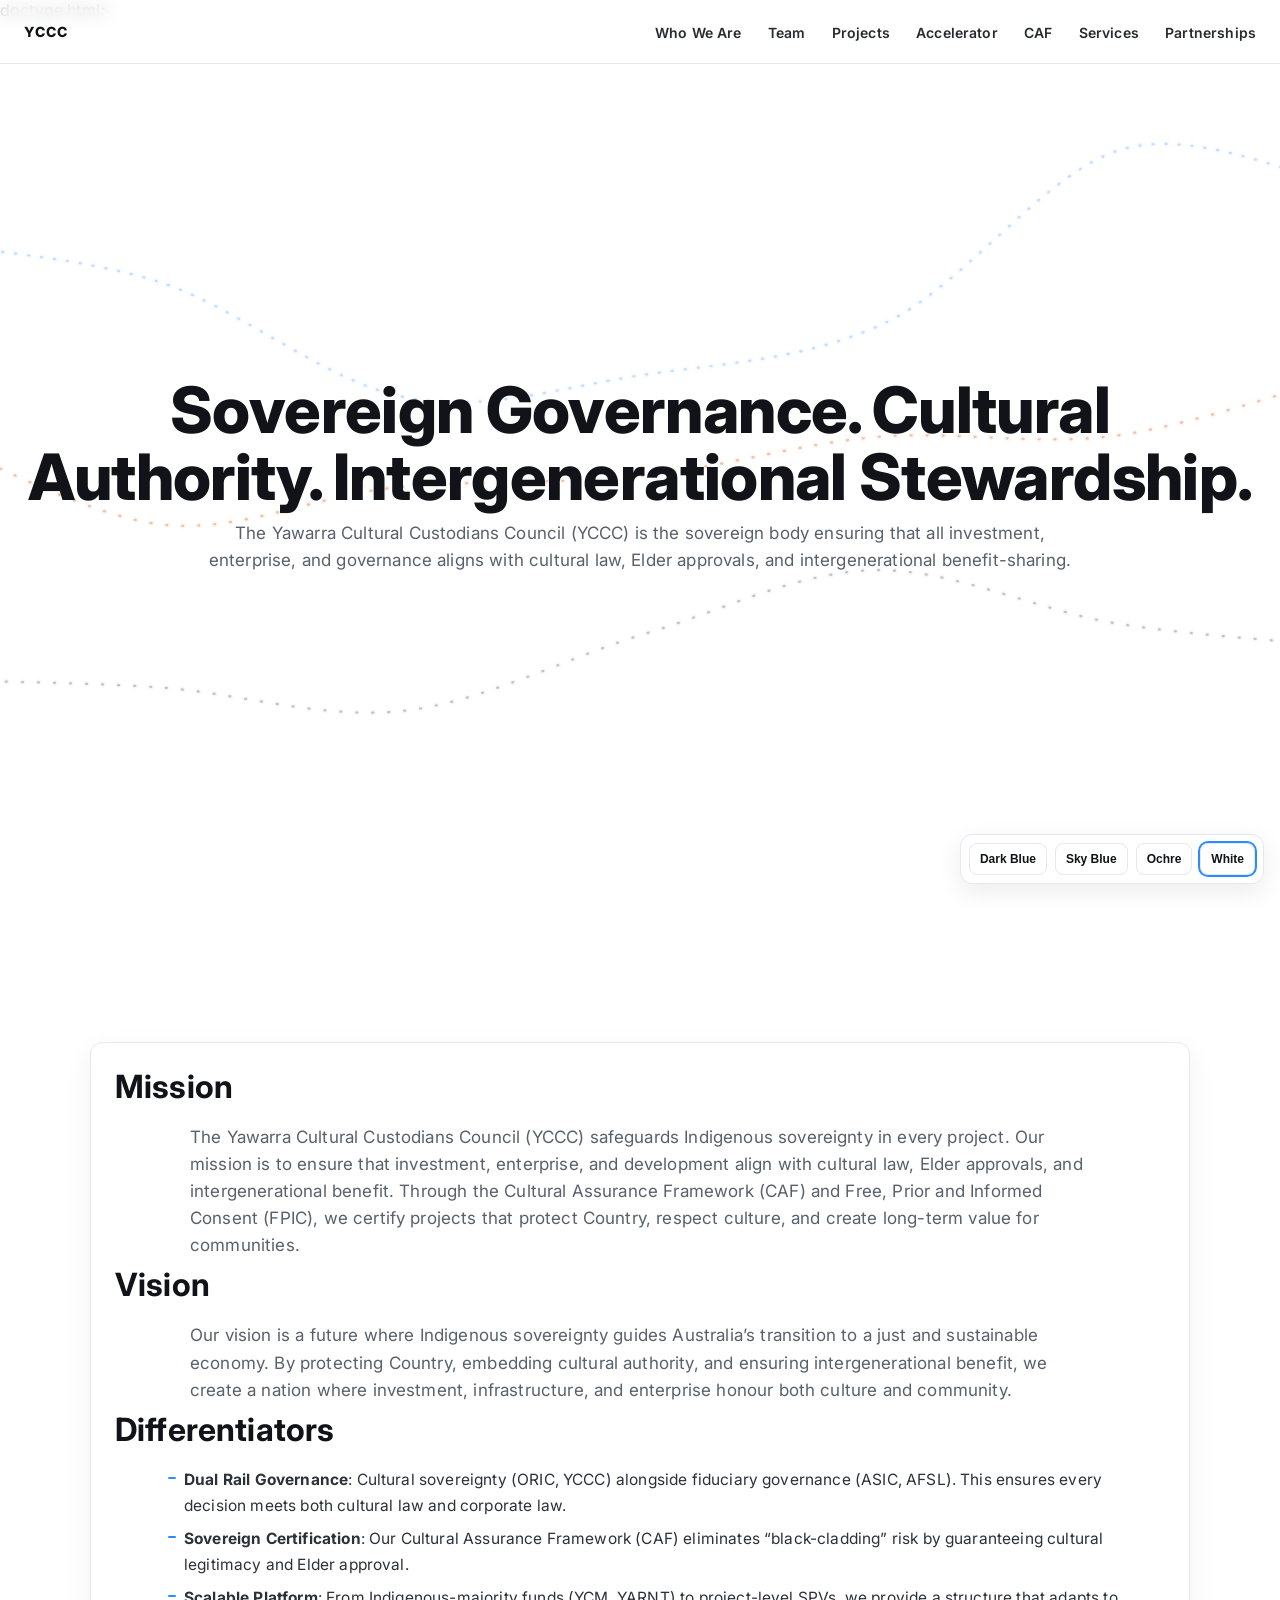
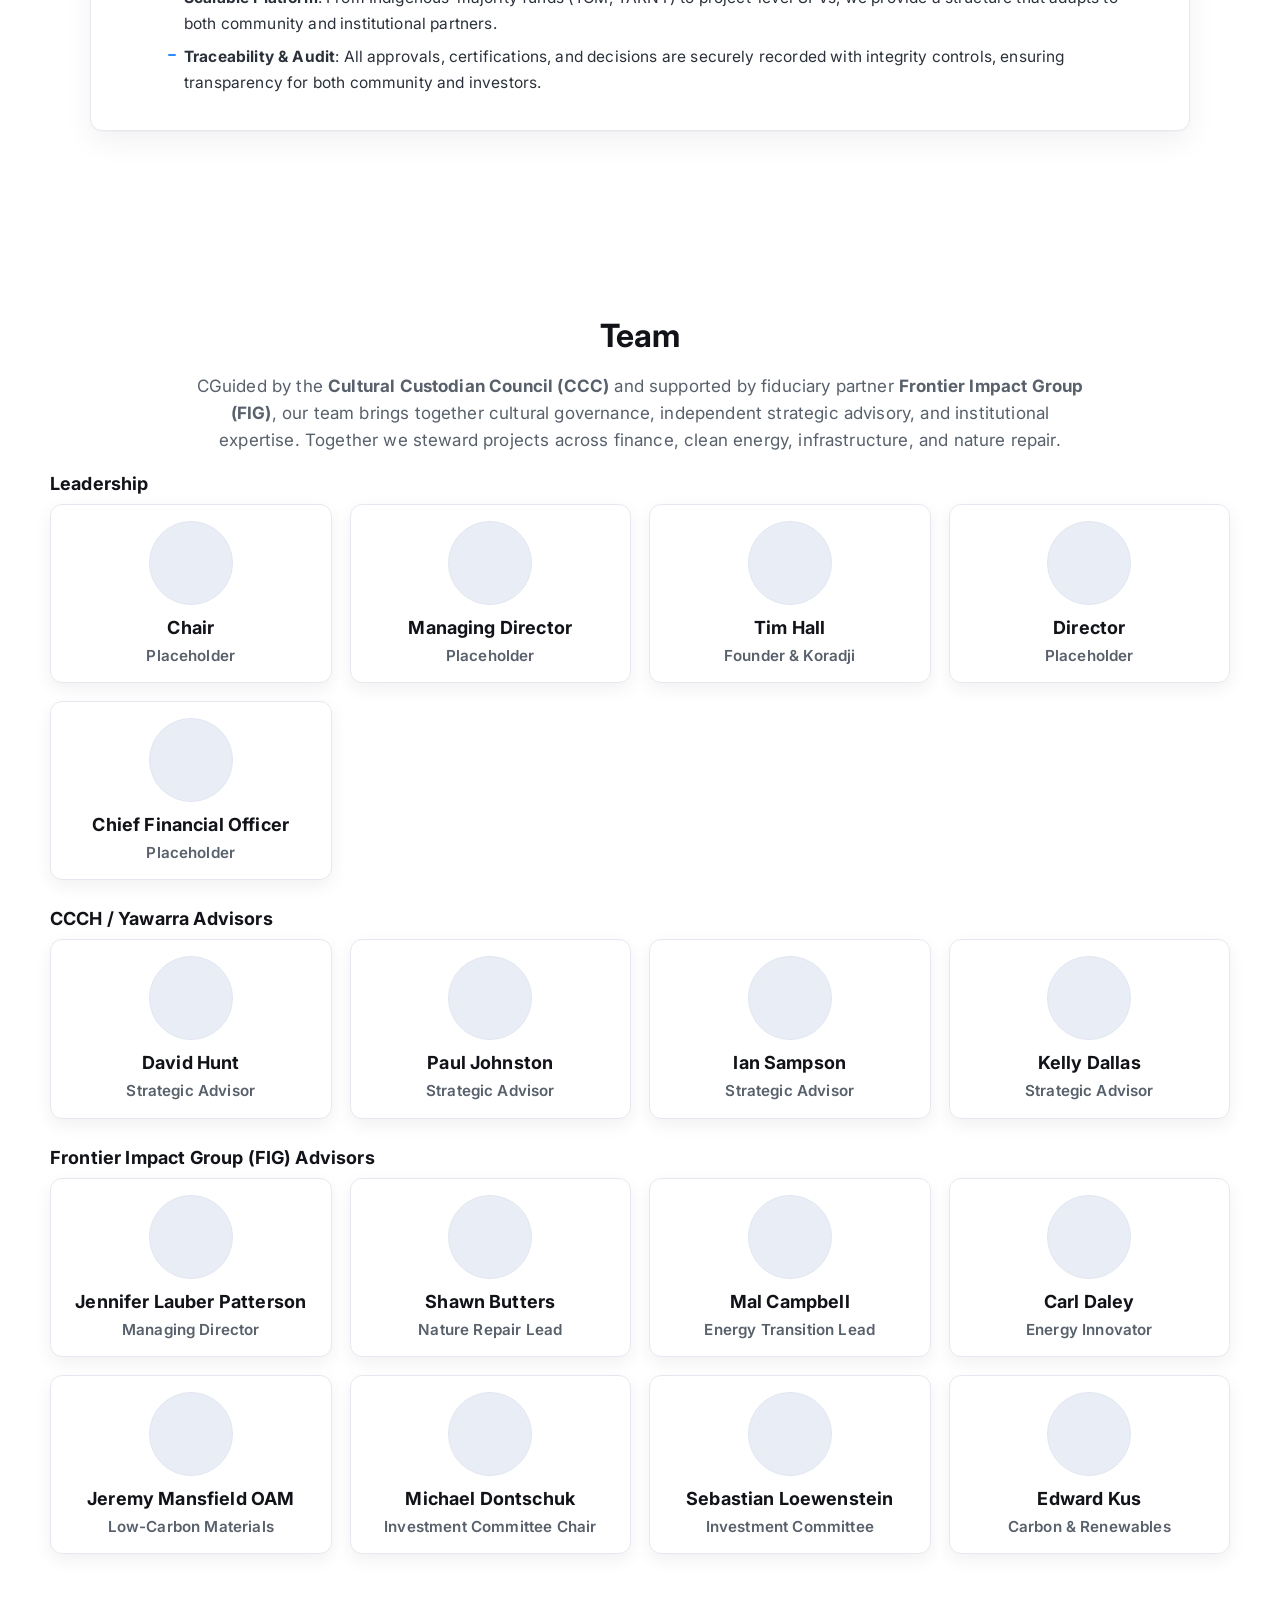
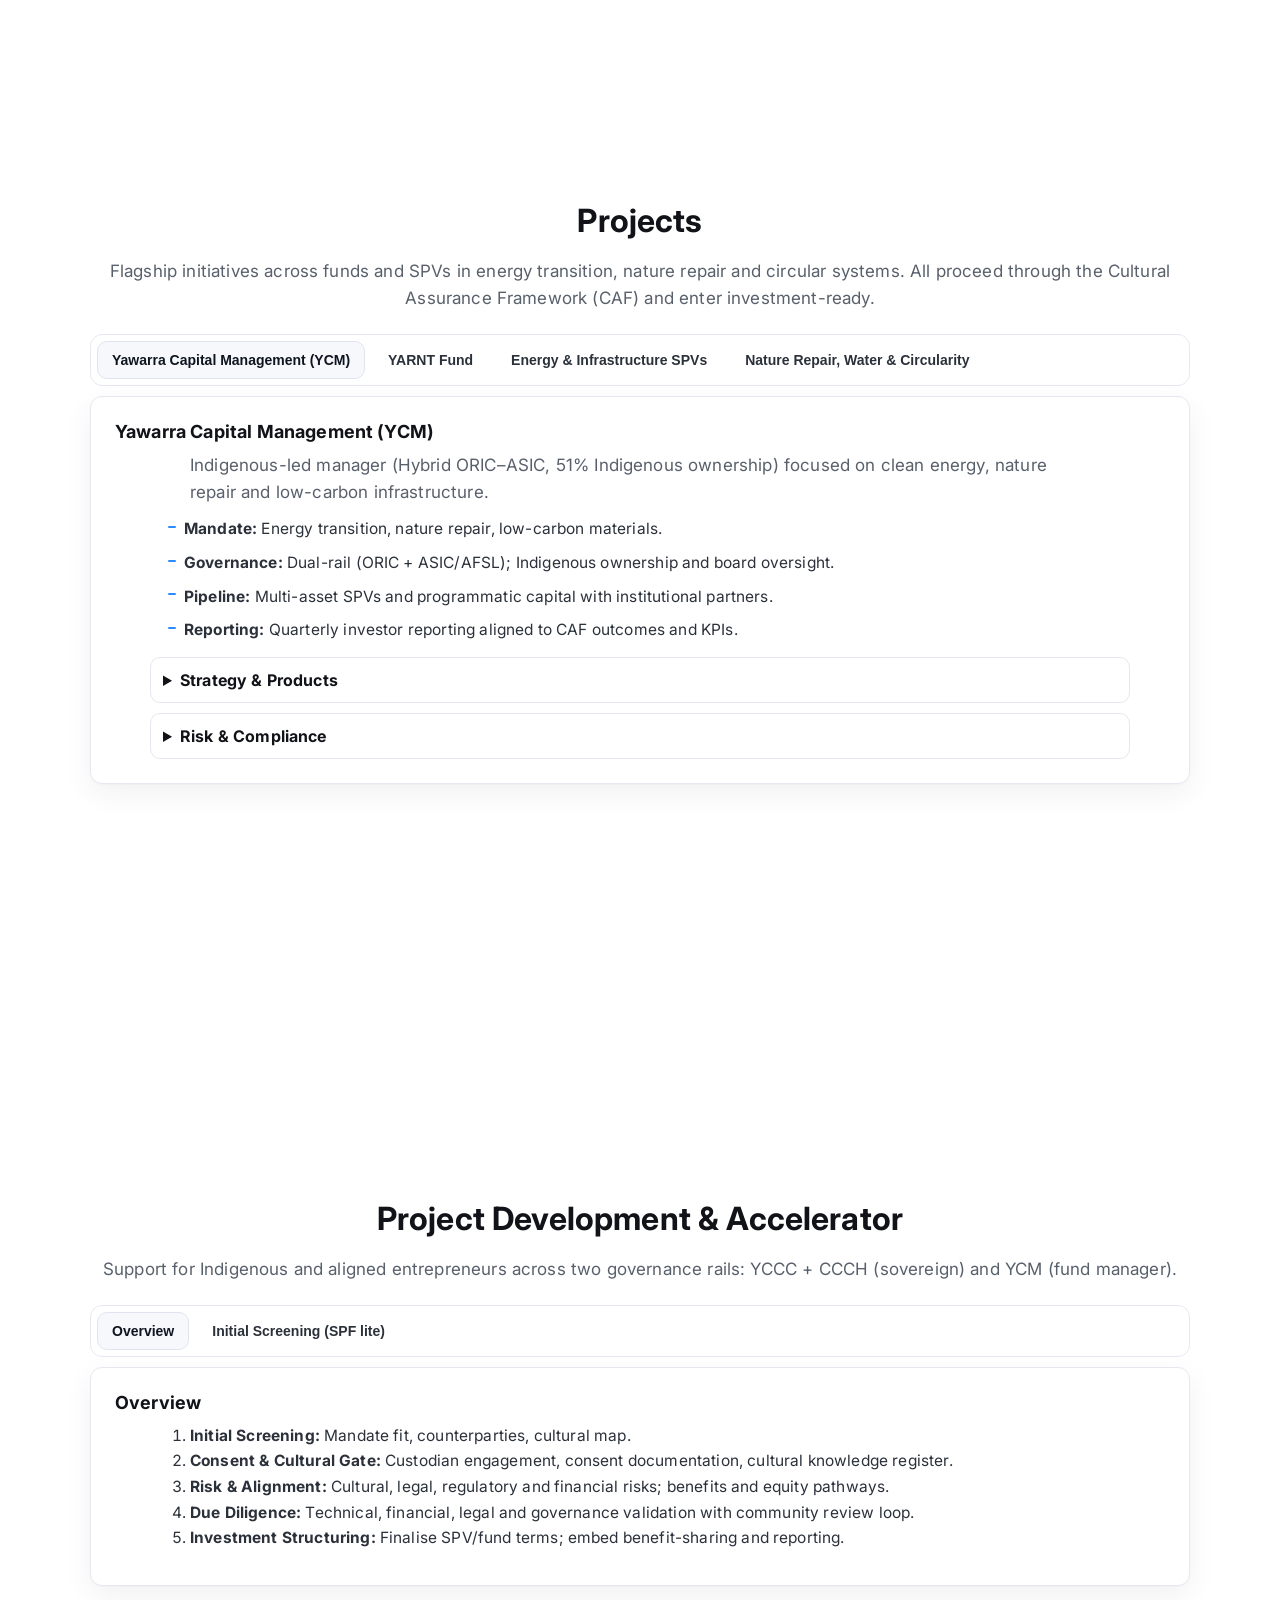
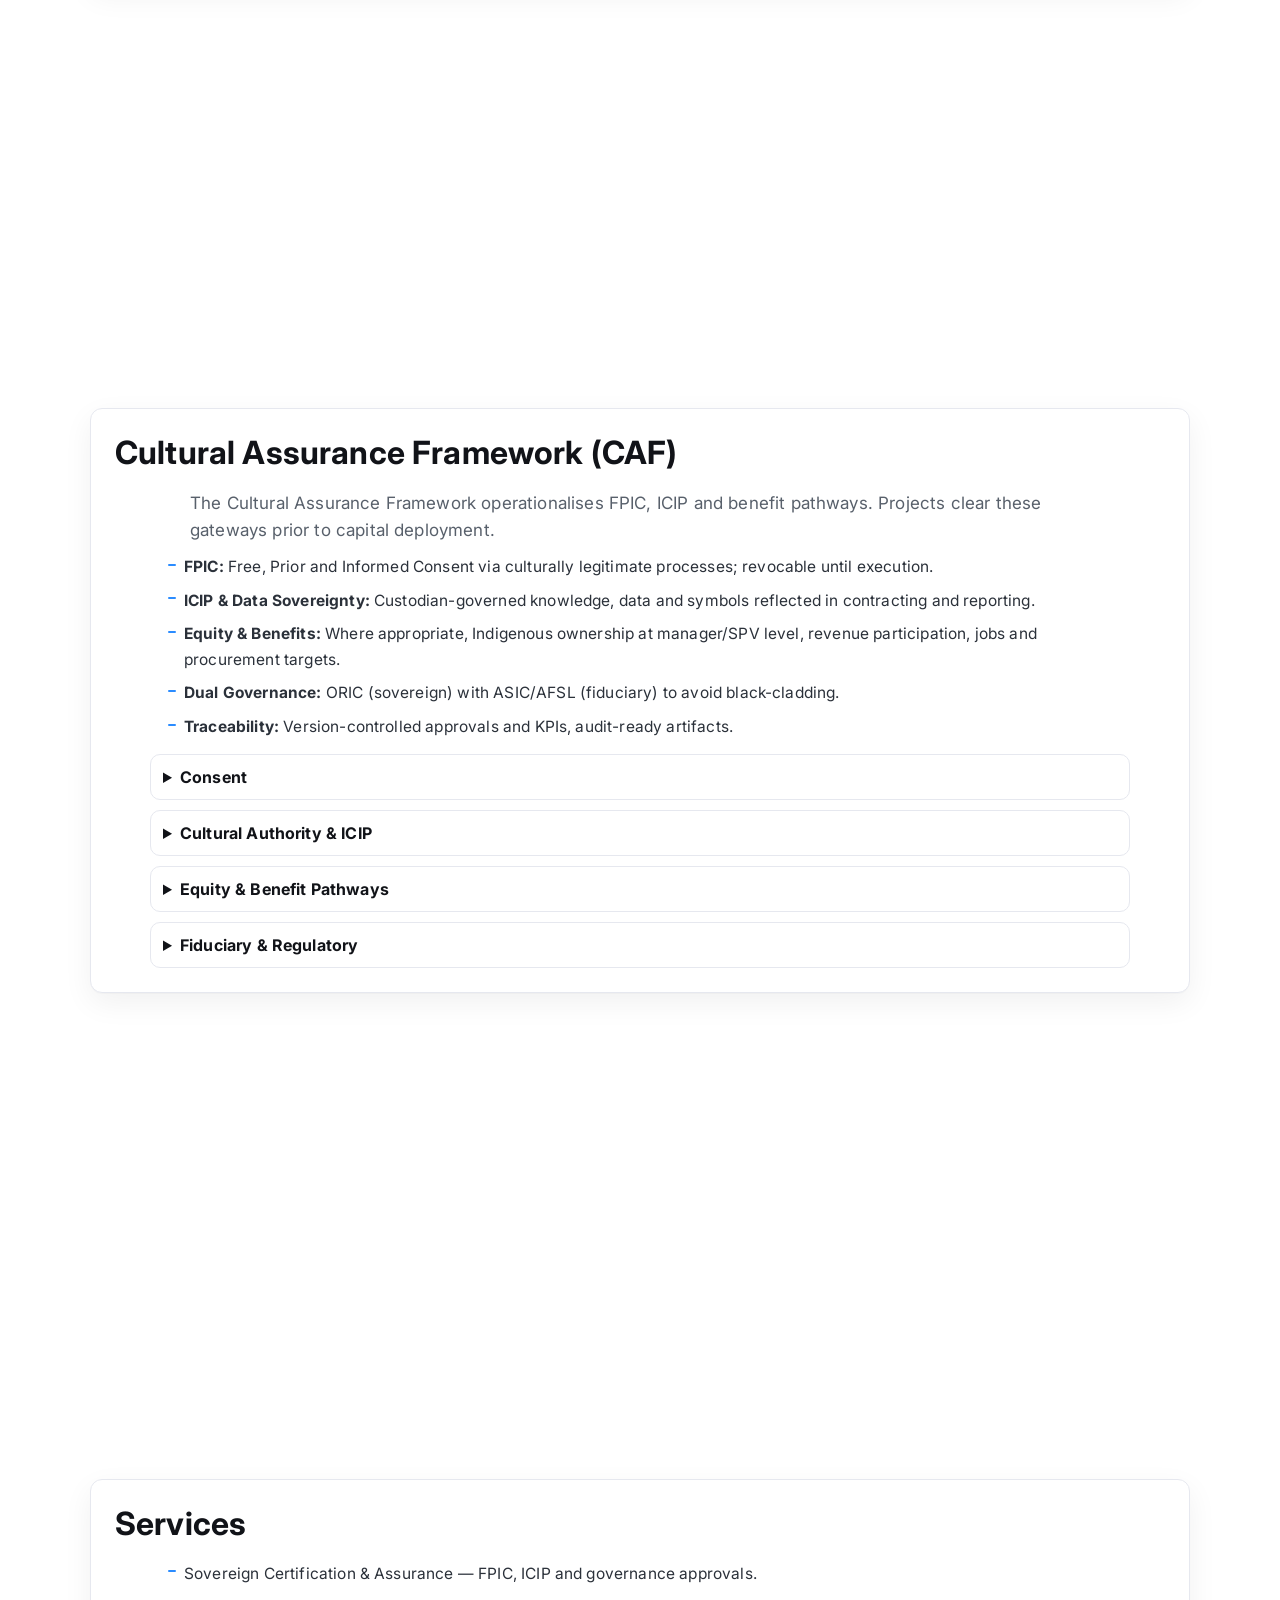
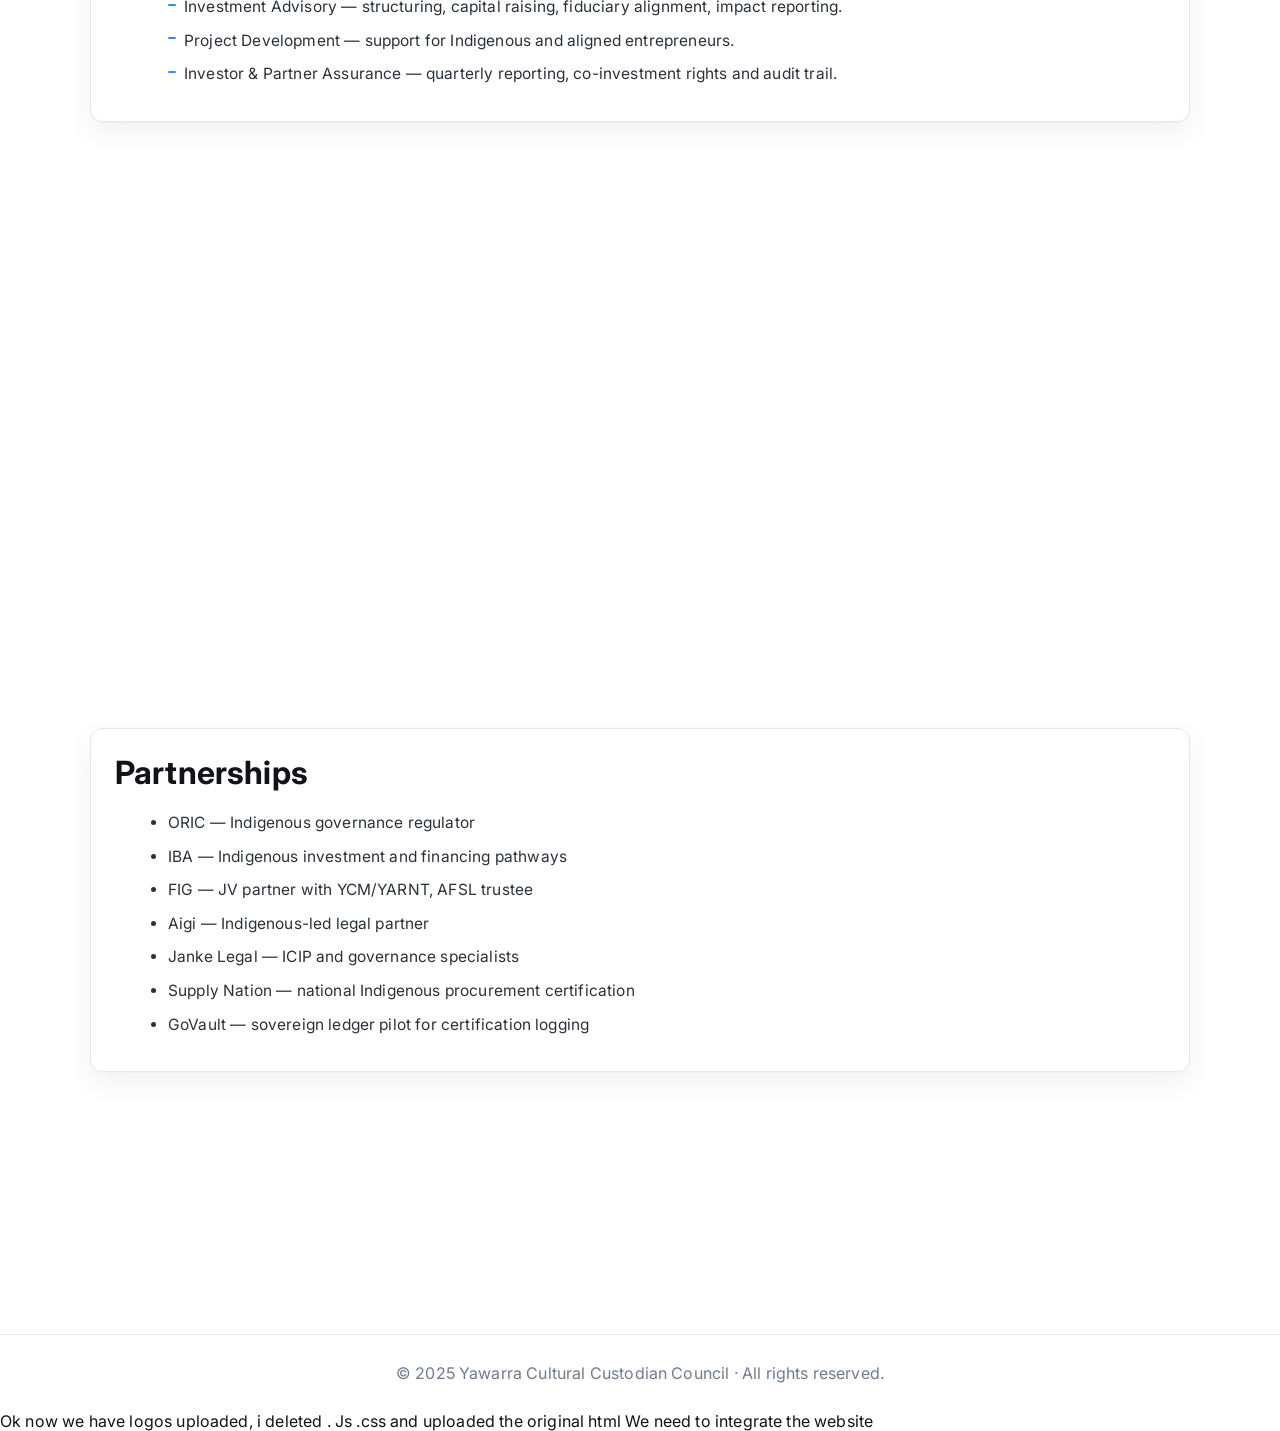
==== Index.html @ e446b725 "Create Index.html" ====
doctype html>

<html lang="en">  <head>  <meta charset="utf-8" />  <meta name="viewport" content="width=device-width, initial-scale=1" />  <title>YCCC – Sovereign Capital · Cultural Assurance</title>  <link href="https://fonts.googleapis.com/css2?family=Inter:wght@400;500;600;700;800&display=swap" rel="stylesheet" />  <style>  
  
  :root{  
  
    --bg:#ffffff;         /* light canvas */  
  
    --panel:#ffffff;      /* card surface */  
  
    --ink:#111318;        /* primary text */  
  
    --muted:#58606b;      /* secondary text */  
  
    --line:#e6e8ef;       /* hairline */  
  
    --accent:#2b8cff;     /* link/accent */  
  
    --ochre:#c55410;      /* secondary highlight */  
  
  }  
  
  *{box-sizing:border-box}  
  
  html,body{height:100%}  
  
  body{  
  
    margin:0; background:var(--bg); color:var(--ink);  
  
    font-family: Inter, system-ui, -apple-system, "Segoe UI", Roboto, "Helvetica Neue", Arial, sans-serif;  
  
    letter-spacing:.01em; -webkit-font-smoothing:antialiased; -moz-osx-font-smoothing:grayscale;  
  
    scroll-behavior:smooth;  
  
  }  
  
  /* Songlines background (SVG) */  
  
  .songwrap{position:fixed; inset:0; z-index:-1; pointer-events:none;}  
  
  svg#bg{width:100%; height:100%; display:block}  
  
  .sl{fill:none; stroke-linecap:round; stroke-width:2.2; stroke-dasharray:1 14; filter:url(#sl-glow); opacity:.35}  
  
  @keyframes sl-drift {from{stroke-dashoffset:0} to{stroke-dashoffset:-1200}}  
  
  /* Header */  
  
  .head{  
  
    position:fixed; top:0; left:0; right:0; height:64px;  
  
    display:flex; align-items:center; justify-content:space-between;  
  
    padding:0 24px; background:rgba(255,255,255,.75); backdrop-filter:blur(8px);  
  
    border-bottom:1px solid var(--line); z-index:40;  
  
  }  
  
  .brand{ text-decoration:none; color:var(--ink); font-weight:800; font-size:14px; letter-spacing:.08em; text-transform:uppercase; }  
  
  .nav a{ color:var(--ink); text-decoration:none; margin-left:22px; font-size:14px; font-weight:600; opacity:.9; }  
  
  .nav a:hover{ color:var(--accent) }  
  
  /* Sections */  
  
  section { scroll-margin-top: 76px; }  
  
  .section{  
  
    min-height:100vh; display:flex; flex-direction:column; align-items:center; justify-content:center;  
  
    text-align:center; padding:96px 20px 80px;  
  
  }  
  
  h1{ font-size:clamp(34px,5vw,64px); line-height:1.05; margin:0 0 10px; font-weight:800; letter-spacing:-.01em }  
  
  h2{ font-size:clamp(22px,3vw,32px); margin:0 0 18px; font-weight:700 }  
  
  h3{ font-size:18px; margin:0 0 6px; font-weight:700 }  
  
  p.lead{ font-size:17px; line-height:1.6; max-width:900px; margin:10px auto 6px; color:var(--muted) }  
  
  p{ font-size:16px; line-height:1.6; max-width:900px; margin:10px auto; color:#2b313a }  
  
  ul,ol{ max-width:980px; margin:10px auto; text-align:left; font-size:15.5px; line-height:1.65; color:#2b313a }  
  
  ul{ padding-left:18px }  
  
  ul li{ margin-bottom:8px }  
  
  /* minimalist accent bullets */  
  
  ul.check li{ list-style:none; position:relative; padding-left:16px }  
  
  ul.check li::before{  
  
    content:""; position:absolute; left:0; top:.62em; width:8px; height:2px; background:var(--accent); border-radius:1px;  
  
  }  
  
  /* Panels / cards */  
  
  .panel{  
  
    width:100%; max-width:1100px; background:var(--panel);  
  
    border:1px solid var(--line); border-radius:12px; padding:24px; margin-top:16px;  
  
    box-shadow:0 1px 0 rgba(17,19,24,.02), 0 10px 30px rgba(17,19,24,.06);  
  
    text-align:left;  
  
  }  
  
  /* Team grid */  
  
  .team-wrap{ width:100%; max-width:1180px; margin:0 auto }  
  
  .team-grid{ display:grid; grid-template-columns:repeat(auto-fit,minmax(240px,1fr)); gap:18px; align-items:stretch }  
  
  .card{  
  
    background:#fff; border:1px solid var(--line); border-radius:12px; padding:16px 16px 14px;  
  
    text-align:center; cursor:pointer; transition:transform .18s ease, box-shadow .18s ease, border-color .18s ease;  
  
    box-shadow:0 6px 18px rgba(17,19,24,.06);  
  
  }  
  
  .card:hover{ transform:translateY(-2px); border-color:#d9deea; box-shadow:0 14px 34px rgba(17,19,24,.12) }  
  
  .photo{  
  
    width:84px; height:84px; border-radius:50%; margin:0 auto 12px; background:#e9edf6;  
  
    background-size:cover; background-position:center; border:1px solid #e1e6f0;  
  
  }  
  
  .role{ margin:2px 0 0; color:var(--muted); font-weight:600; font-size:.95rem }  
  
  /* Modal (Bio popup) */  
  
  .modal{ display:none; position:fixed; z-index:1000; inset:0; background:rgba(0,0,0,.45);  
  
          align-items:center; justify-content:center; padding:20px }  
  
  .modal-content{  
  
    background:#fff; color:#111318; /* lock: dark on white inside popup */  
  
    border:1px solid var(--line); border-radius:12px; max-width:780px; width:100%;  
  
    padding:22px 22px; position:relative; text-align:left; box-shadow:0 24px 60px rgba(17,19,24,.25);  
  
  }  
  
  .close{ position:absolute; top:10px; right:12px; font-size:22px; cursor:pointer; color:#6f7b8f }  
  
  .pop-hdr{ display:flex; gap:16px; align-items:center; margin-bottom:10px }  
  
  .pop-ava{ width:64px; height:64px; border-radius:50%; background:#e9edf6; background-size:cover; background-position:center; border:1px solid #e1e6f0 }  
  
  .pop-name{ margin:0; font-size:20px; color:#111318 }  
  
  .pop-role{ margin:2px 0 6px; color:#58606b; font-weight:600 }  
  
  .pop-body p{ margin:0 0 10px; color:#2b313a }  
  
  .pop-body li{ margin:6px 0; color:#2b313a }  
  
  /* Tabs */  
  
  .tabs { width:100%; max-width:1100px; margin-top:16px; }  
  
  .tablist{  
  
    display:flex; gap:8px; padding:6px; background:#fff; border:1px solid var(--line); border-radius:12px; overflow:auto;  
  
  }  
  
  .tab{  
  
    appearance:none; border:1px solid transparent; background:transparent; color:#2b313a;  
  
    padding:10px 14px; border-radius:10px; font-weight:600; font-size:14px; cursor:pointer; white-space:nowrap;  
  
  }  
  
  .tab[aria-selected="true"]{  
  
    background:#f6f8fc; border-color:#dfe4ef; color:#0f1520;  
  
  }  
  
  .tabpanel{ margin-top:10px; padding:0; border:none; background:transparent; }  
  
  .tabpanel > .panel{ margin-top:0; }  
  
  /* Footer */  
  
  footer{ padding:28px 20px; text-align:center; color:#6f7b8f; border-top:1px solid var(--line) }  
  
  a.inline{ color:var(--accent); text-decoration:none }  
  
  a.inline:hover{ text-decoration:underline }  
  
  @media (prefers-reduced-motion: reduce) { .sl { animation: none !important; } }  
  
  /* === Theme toggle === */  
  
  .theme-toggle{  
  
    position:fixed; right:16px; bottom:16px; z-index:1000;  
  
    display:flex; gap:8px; padding:8px;  
  
    background:var(--panel); border:1px solid var(--line); border-radius:12px;  
  
    box-shadow:0 8px 24px rgba(0,0,0,.08);  
  
  }  
  
  .theme-toggle button{  
  
    appearance:none; cursor:pointer;  
  
    padding:8px 10px; border-radius:8px; border:1px solid var(--line);  
  
    background:transparent; color:var(--ink); font-weight:600; font-size:12px;  
  
  }  
  
  .theme-toggle button[aria-pressed="true"]{ outline:2px solid var(--accent); }  
  
  /* === THEMES (override tokens) === */  
  
  /* Dark Blue (high contrast sitewide, but popups stay dark-on-white) */  
  
  body.theme-darkblue{  
  
    --bg:#0b1020;  
  
    --panel:#11162a;  
  
    --ink:#eef3ff;  
  
    --muted:#b7c1d9;  
  
    --line:#202743;  
  
    --accent:#75aaff;  
  
    --ochre:#c55410;  
  
  }  
  
  body.theme-darkblue .panel{ background:linear-gradient(180deg,#11162a,#0e1324); }  
  
  body.theme-darkblue .tablist{ background:#0f1427; border-color:#202743; }  
  
  body.theme-darkblue .tab{ color:#e8eeff; }  
  
  body.theme-darkblue .tab[aria-selected="true"]{ background:#151c36; border-color:#2a3560; color:#ffffff; }  
  
  body.theme-darkblue .head{ background:rgba(10,14,28,.75); border-bottom-color:#202743; }  
  
  body.theme-darkblue .lead,  
  
  body.theme-darkblue h1, body.theme-darkblue h2, body.theme-darkblue h3,  
  
  body.theme-darkblue p{ color:#eef3ff; }  
  
  /* Keep modal content readable (locked above). */  
  
  /* Sky Blue */  
  
  body.theme-skyblue{  
  
    --bg:#f5f9ff; --panel:#ffffff; --ink:#0f1520; --muted:#4f5b6a; --line:#dde6f5; --accent:#2b8cff; --ochre:#c55410;  
  
  }  
  
  /* Ochre */  
  
  body.theme-ochre{  
  
    --bg:#fff5ef; --panel:#ffffff; --ink:#1a1e26; --muted:#5a636f; --line:#eed8cc; --accent:#c55410; --ochre:#c55410;  
  
  }  
  
  /* White (default corporate) */  
  
  body.theme-white{  
  
    --bg:#ffffff; --panel:#ffffff; --ink:#111318; --muted:#58606b; --line:#e6e8ef; --accent:#2b8cff; --ochre:#c55410;  
  
  }  
  
  /* Songline tint per theme (optional) */  
  
  body.theme-darkblue .sl{ opacity:.28; stroke:#5a9cff; }  
  
  body.theme-ochre .sl{ opacity:.35; stroke:#c55410; }  
  
  body.theme-skyblue .sl, body.theme-white .sl{ opacity:.35; }  
  
</style>  </head>  <body>    <!-- Songlines background -->    <div class="songwrap" aria-hidden="true">  <svg id="bg" viewBox="0 0 1440 900" preserveAspectRatio="xMidYMid slice"></svg>

  </div>    <!-- Header -->    <header class="head">  <a href="#top" class="brand">YCCC</a>  

<nav class="nav" aria-label="Primary">  

  <a href="#who">Who We Are</a>  

  <a href="#team">Team</a>  

  <a href="#projects">Projects</a>  

  <a href="#accelerator">Accelerator</a>  

  <a href="#caf">CAF</a>  

  <a href="#services">Services</a>  

  <a href="#partnerships">Partnerships</a>  

</nav>

  </header>    <!-- Hero -->    <section id="top" class="section">  <div>  

  <h1>Sovereign Governance. Cultural Authority. Intergenerational Stewardship.</h1>  

  <p class="lead">The Yawarra Cultural Custodians Council (YCCC) is the sovereign body ensuring that   

    all investment, enterprise, and governance aligns with cultural law, Elder approvals,   

    and intergenerational benefit-sharing.   
      
    </p>  

</div>

  </section>    <!-- Who We Are -->    <section id="who" class="section">  <div class="panel">  

  <h2>Mission</h2>  

  <p class="lead">The Yawarra Cultural Custodians Council (YCCC) safeguards Indigenous sovereignty

in every project. Our mission is to ensure that investment, enterprise, and
development align with cultural law, Elder approvals, and intergenerational benefit.
Through the Cultural Assurance Framework (CAF) and Free, Prior and Informed Consent (FPIC),
we certify projects that protect Country, respect culture, and create long-term value
for communities.</p>

<h2>Vision</h2>  

  <p class="lead">Our vision is a future where Indigenous sovereignty guides Australia’s transition

to a just and sustainable economy. By protecting Country, embedding cultural authority,
and ensuring intergenerational benefit, we create a nation where investment,
infrastructure, and enterprise honour both culture and community.</p>

<h2>Differentiators</h2>

<ul class="check">  
  <li>  
    <strong>Dual Rail Governance</strong>: Cultural sovereignty (ORIC, YCCC) alongside fiduciary governance (ASIC, AFSL).   
    This ensures every decision meets both cultural law and corporate law.  
  </li>  
  <li>  
    <strong>Sovereign Certification</strong>: Our Cultural Assurance Framework (CAF) eliminates “black-cladding” risk   
    by guaranteeing cultural legitimacy and Elder approval.  
  </li>  
  <li>  
    <strong>Scalable Platform</strong>: From Indigenous-majority funds (YCM, YARNT) to project-level SPVs,   
    we provide a structure that adapts to both community and institutional partners.  
  </li>  
  <li>  
    <strong>Traceability & Audit</strong>: All approvals, certifications, and decisions are securely recorded   
    with integrity controls, ensuring transparency for both community and investors.  
  </li>  
</ul>  </div>

  </section>    <!-- Team -->    <section id="team" class="section">  <div class="team-wrap">  

  <h2>Team</h2>  

  <p class="lead">CGuided by the <strong>Cultural Custodian Council (CCC)</strong> and supported by   
  fiduciary partner <strong>Frontier Impact Group (FIG)</strong>, our team brings together   
  cultural governance, independent strategic advisory, and institutional expertise.    
  Together we steward projects across finance, clean energy, infrastructure, and nature repair.  
</p>  
  <h3 style="text-align:left;max-width:1180px;margin:18px auto 10px;">Leadership</h3>  

  <div class="team-grid">  

    <article class="card" data-name="(To be announced)" data-role="Chair"  

      data-photo="https://via.placeholder.com/600x600.png?text=Chair"  

      data-bio="Chair of the Board providing governance oversight, fiduciary discipline and cultural alignment."  

      data-points="Chairs the Board;Strategic direction;Dual governance oversight;Executive performance">  

      <div class="photo"></div><h3>Chair</h3><p class="role">Placeholder</p>  

    </article>  

    <article class="card" data-name="(To be announced)" data-role="Managing Director"  

      data-photo="https://via.placeholder.com/600x600.png?text=Managing+Director"  

      data-bio="Managing Director accountable for organisation performance, strategy execution and partner engagement."  

      data-points="Strategy execution;Operating rhythm;Governance committees;Project and fund outcomes">  

      <div class="photo"></div><h3>Managing Director</h3><p class="role">Placeholder</p>  

    </article>  

    <article class="card" data-name="Tim Hall" data-role="Founder & Koradji (Cultural Lead)"  

      data-photo="https://via.placeholder.com/600x600.png?text=Tim+Hall"  

      data-bio="Indigenous Wiradjuri founder integrating cultural law with institutional-grade governance and investment structuring."  

      data-points="Founder, Yawarra Capital & CCCH;Cultural Assurance Framework design;Creative and investment leadership;Approvals from Wiradjuri Elders">  

      <div class="photo"></div><h3>Tim Hall</h3><p class="role">Founder & Koradji</p>  

    </article>  

    <article class="card" data-name="(To be announced)" data-role="Director"  

      data-photo="https://via.placeholder.com/600x600.png?text=Director"  

      data-bio="Director providing board-level governance and fiduciary oversight."  

      data-points="Board governance;Strategy oversight;Fiduciary integrity;Stakeholder engagement">  

      <div class="photo"></div><h3>Director</h3><p class="role">Placeholder</p>  

    </article>  

    <article class="card" data-name="(To be announced)" data-role="Chief Financial Officer"  

      data-photo="https://via.placeholder.com/600x600.png?text=CFO"  

      data-bio="CFO responsible for financial governance, reporting and capital management."  

      data-points="Financial reporting;Capital allocation;Investor reporting;Risk and treasury">  

      <div class="photo"></div><h3>Chief Financial Officer</h3><p class="role">Placeholder</p>  

    </article>  

  </div>  

  <h3 style="text-align:left;max-width:1180px;margin:28px auto 10px;">CCCH / Yawarra Advisors</h3>  

  <div class="team-grid">  

    <article class="card" data-name="David Hunt" data-role="Strategic Advisor"  

      data-photo="https://via.placeholder.com/600x600.png?text=David+Hunt"  

      data-bio="30+ years in global finance and corporate strategy; former CEO of an ASX-listed company."  

      data-points="Investment and structuring;Project finance;Cross-border associates (EU/SEA);Energy, water, agri, finance">  

      <div class="photo"></div><h3>David Hunt</h3><p class="role">Strategic Advisor</p>  

    </article>  

    <article class="card" data-name="Paul Johnston" data-role="Strategic Advisor"  

      data-photo="https://via.placeholder.com/600x600.png?text=Paul+Johnston"  

      data-bio="Chartered Accountant with 25 years across Big 4 and multinational FMCG."  

      data-points="AUD 25m–6bn transactions;Governance and risk;Finance transformation;Integration leadership">  

      <div class="photo"></div><h3>Paul Johnston</h3><p class="role">Strategic Advisor</p>  

    </article>  

    <article class="card" data-name="Ian Sampson" data-role="Strategic Advisor"  

      data-photo="https://via.placeholder.com/600x600.png?text=Ian+Sampson"  

      data-bio="30+ years in governance, strategy and risk; senior roles at BHP and CSR."  

      data-points="Chairs risk committees;Board evaluation and remuneration;Org change;Multi-sector experience">  

      <div class="photo"></div><h3>Ian Sampson</h3><p class="role">Strategic Advisor</p>  

    </article>  

    <article class="card" data-name="Kelly Dallas" data-role="Strategic Advisor"  

      data-photo="https://via.placeholder.com/600x600.png?text=Kelly+Dallas"  

      data-bio="International executive and renewable energy leader; ex-BlackRock VP."  

      data-points="Technical due diligence;Asset performance;O&M/AM contracts;Solar and wind portfolios">  

      <div class="photo"></div><h3>Kelly Dallas</h3><p class="role">Strategic Advisor</p>  

    </article>  

  </div>  

  <h3 style="text-align:left;max-width:1180px;margin:28px auto 10px;">Frontier Impact Group (FIG) Advisors</h3>  

  <div class="team-grid">  

    <article class="card" data-name="Jennifer Lauber Patterson" data-role="Managing Director (FIG)"  

      data-photo="https://via.placeholder.com/600x600.png?text=Jennifer+Lauber+Patterson"  

      data-bio="30+ years in impact finance, carbon trading and investment banking."  

      data-points="Carbon strategy;Institutional mandates;Scalable instruments;FIG leadership">  

      <div class="photo"></div><h3>Jennifer Lauber Patterson</h3><p class="role">Managing Director</p>  

    </article>  

    <article class="card" data-name="Shawn Butters" data-role="Nature Repair Lead (FIG)"  

      data-photo="https://via.placeholder.com/600x600.png?text=Shawn+Butters"  

      data-bio="Pioneer in regenerative agriculture with 40+ years across funds and asset management."  

      data-points="Landscape repair systems;Nature-positive models;MRV approaches;Resilience focus">  

      <div class="photo"></div><h3>Shawn Butters</h3><p class="role">Nature Repair Lead</p>  

    </article>  

    <article class="card" data-name="Mal Campbell" data-role="Energy Transition Lead (FIG)"  

      data-photo="https://via.placeholder.com/600x600.png?text=Mal+Campbell"  

      data-bio="35+ years in executive energy roles."  

      data-points="Bankable structuring;Valuation and pricing;Tech commercialisation;Market interfaces">  

      <div class="photo"></div><h3>Mal Campbell</h3><p class="role">Energy Transition Lead</p>  

    </article>  

    <article class="card" data-name="Carl Daley" data-role="Energy Innovator (FIG)"  

      data-photo="https://via.placeholder.com/600x600.png?text=Carl+Daley"  

      data-bio="35+ years in energy leadership; founded advisory acquired by Schneider Electric."  

      data-points="Innovation to scale;Go-to-market;OT/grid integration;Partnerships">  

      <div class="photo"></div><h3>Carl Daley</h3><p class="role">Energy Innovator</p>  

    </article>  

    <article class="card" data-name="Jeremy Mansfield OAM" data-role="Low-Carbon Materials & Systems (FIG)"  

      data-photo="https://via.placeholder.com/600x600.png?text=Jeremy+Mansfield+OAM"  

      data-bio="30+ years transitioning supply chains to net zero."  

      data-points="Low-carbon materials;Circular systems;Supplier transition;Standards and compliance">  

      <div class="photo"></div><h3>Jeremy Mansfield OAM</h3><p class="role">Low-Carbon Materials</p>  

    </article>  

    <article class="card" data-name="Michael Dontschuk" data-role="Chair, Investment Committee (FIG)"  

      data-photo="https://via.placeholder.com/600x600.png?text=Michael+Dontschuk"  

      data-bio="~40 years in finance and treasury; former Treasurer of ANZ."  

      data-points="Capital markets;IC governance;Risk frameworks;Performance oversight">  

      <div class="photo"></div><h3>Michael Dontschuk</h3><p class="role">Investment Committee Chair</p>  

    </article>  

    <article class="card" data-name="Sebastian Loewenstein" data-role="Investment Committee (FIG)"  

      data-photo="https://via.placeholder.com/600x600.png?text=Sebastian+Loewenstein"  

      data-bio="Former CEFC executive managing large clean-energy mandates."  

      data-points="Impact frameworks;Portfolio construction;Product design;Mandate compliance">  

      <div class="photo"></div><h3>Sebastian Loewenstein</h3><p class="role">Investment Committee</p>  

    </article>  

    <article class="card" data-name="Edward Kus" data-role="Carbon & Renewables Specialist (FIG)"  

      data-photo="https://via.placeholder.com/600x600.png?text=Edward+Kus"  

      data-bio="Legal and governance specialist across renewables and carbon."  

      data-points="Contracts and risk;Carbon transactions;Governance at scale;Bankability">  

      <div class="photo"></div><h3>Edward Kus</h3><p class="role">Carbon & Renewables</p>  

    </article>  

  </div>  

</div>

  </section>    <!-- Projects -->    <section id="projects" class="section" aria-labelledby="projects-title">  <h2 id="projects-title" style="margin-bottom:8px">Projects</h2>  

<p class="lead" style="max-width:1100px">Flagship initiatives across funds and SPVs in energy transition, nature repair and circular systems. All proceed through the Cultural Assurance Framework (CAF) and enter investment-ready.</p>  

<div class="tabs" data-tabs>  

  <div role="tablist" aria-label="Projects tabs" class="tablist">  

    <button role="tab" class="tab" aria-selected="true" aria-controls="panel-proj-ycm">Yawarra Capital Management (YCM)</button>  

    <button role="tab" class="tab" aria-selected="false" aria-controls="panel-proj-yarnt">YARNT Fund</button>  

    <button role="tab" class="tab" aria-selected="false" aria-controls="panel-proj-energy">Energy & Infrastructure SPVs</button>  

    <button role="tab" class="tab" aria-selected="false" aria-controls="panel-proj-nature">Nature Repair, Water & Circularity</button>  

  </div>  

  <div id="panel-proj-ycm" role="tabpanel" class="tabpanel" aria-labelledby="tab-proj-ycm">  

    <div class="panel">  

      <h3>Yawarra Capital Management (YCM)</h3>  

      <p class="lead">Indigenous-led manager (Hybrid ORIC–ASIC, 51% Indigenous ownership) focused on clean energy, nature repair and low-carbon infrastructure.</p>  

      <ul class="check">  

        <li><strong>Mandate:</strong> Energy transition, nature repair, low-carbon materials.</li>  

        <li><strong>Governance:</strong> Dual-rail (ORIC + ASIC/AFSL); Indigenous ownership and board oversight.</li>  

        <li><strong>Pipeline:</strong> Multi-asset SPVs and programmatic capital with institutional partners.</li>  

        <li><strong>Reporting:</strong> Quarterly investor reporting aligned to CAF outcomes and KPIs.</li>  

      </ul>  

      <div style="max-width:980px;margin:14px auto 0;text-align:left;display:grid;gap:10px">  

        <details style="border:1px solid var(--line);border-radius:10px;padding:12px;background:#fff">  

          <summary style="cursor:pointer;font-weight:700">Strategy & Products</summary>  

          <p>Programmatic SPV structures and pooled vehicles targeting bankable assets with clear CAF alignment and measurable impact.</p>  

        </details>  

        <details style="border:1px solid var(--line);border-radius:10px;padding:12px;background:#fff">  

          <summary style="cursor:pointer;font-weight:700">Risk & Compliance</summary>  

          <p>AFSL-aligned controls; conflicts management; ESG and cultural risk registers integrated with investment memos.</p>  

        </details>  

      </div>  

    </div>  

  </div>  

  <div id="panel-proj-yarnt" role="tabpanel" class="tabpanel" aria-labelledby="tab-proj-yarnt" hidden>  

    <div class="panel">  

      <h3>YARNT Fund</h3>  

      <p class="lead">Joint initiative with institutional partners to accelerate a nature-positive economy with Indigenous governance embedded from origination.</p>  

      <ul class="check">  

        <li><strong>Focus:</strong> Landscape repair, biodiversity, regenerative agriculture, carbon-aligned projects.</li>  

        <li><strong>Instruments:</strong> Equity, revenue-share and outcome-based structures suited to project stage.</li>  

        <li><strong>Measurement:</strong> Nature and community outcomes mapped to CAF gates and investor KPIs.</li>  

        <li><strong>Partnerships:</strong> Delivery partners across MRV, land management and local employment.</li>  

      </ul>  

      <div style="max-width:980px;margin:14px auto 0;text-align:left;display:grid;gap:10px">  

        <details style="border:1px solid var(--line);border-radius:10px;padding:12px;background:#fff">  

          <summary style="cursor:pointer;font-weight:700">Ticket Sizes & Staging</summary>  

          <p>Seed to growth rounds with milestone-based tranching tied to CAF consent and ecological KPIs.</p>  

        </details>  

        <details style="border:1px solid var(--line);border-radius:10px;padding:12px;background:#fff">  

          <summary style="cursor:pointer;font-weight:700">Co-Investment</summary>  

          <p>Co-investment rights for aligned institutions and community vehicles subject to CAF approvals.</p>  

        </details>  

      </div>  

    </div>  

  </div>  

  <div id="panel-proj-energy" role="tabpanel" class="tabpanel" aria-labelledby="tab-proj-energy" hidden>  

    <div class="panel">  

      <h3>Energy & Infrastructure SPVs</h3>  

      <p class="lead">Bankable platforms across generation, storage and enabling infrastructure, structured for institutional capital and community benefits.</p>  

      <ul class="check">  

        <li><strong>Verticals:</strong> Solar, wind, storage, waste-to-energy, microgrids and enabling infrastructure.</li>  

        <li><strong>Contracts:</strong> O&M and AM optimization; grid and offtake strategies aligned to risk allocation.</li>  

        <li><strong>Community:</strong> Local jobs, procurement targets and cultural heritage management embedded.</li>  

        <li><strong>Exit:</strong> Hold/operate or recycle with pre-agreed rights and reporting continuity.</li>  

      </ul>  

      <div style="max-width:980px;margin:14px auto 0;text-align:left;display:grid;gap:10px">  

        <details style="border:1px solid var(--line);border-radius:10px;padding:12px;background:#fff">  

          <summary style="cursor:pointer;font-weight:700">Diligence & Delivery</summary>  

          <p>Technical, financial and ESG diligence with community review loops; construction to operations handover plans.</p>  

        </details>  

        <details style="border:1px solid var(--line);border-radius:10px;padding:12px;background:#fff">  

          <summary style="cursor:pointer;font-weight:700">Risk Framework</summary>  

          <p>FID and NTP gates tied to CAF approvals, grid milestones and counterparty readiness.</p>  

        </details>  

      </div>  

    </div>  

  </div>  

  <div id="panel-proj-nature" role="tabpanel" class="tabpanel" aria-labelledby="tab-proj-nature" hidden>  

    <div class="panel">  

      <h3>Nature Repair, Water & Circularity</h3>  

      <p class="lead">High-integrity restoration, water systems and circular materials projects with traceable community and ecological outcomes.</p>  

      <ul class="check">  

        <li><strong>Nature Repair:</strong> Biodiversity corridors, soil regeneration, revegetation and cultural fire practices.</li>  

        <li><strong>Water & Waste:</strong> Water efficiency, treatment, reuse and circular systems including WtE where appropriate.</li>  

        <li><strong>Materials:</strong> Low-carbon materials and logistics with supplier transition programs.</li>  

        <li><strong>MRV:</strong> Fit-for-purpose measurement and reporting linked to CAF and investor KPIs.</li>  

      </ul>  

      <div style="max-width:980px;margin:14px auto 0;text-align:left;display:grid;gap:10px">  

        <details style="border:1px solid var(--line);border-radius:10px;padding:12px;background:#fff">  

          <summary style="cursor:pointer;font-weight:700">Community Benefits</summary>  

          <p>Co-design with custodians, shared revenue pathways and local procurement with transparent distribution rules.</p>  

        </details>  

        <details style="border:1px solid var(--line);border-radius:10px;padding:12px;background:#fff">  

          <summary style="cursor:pointer;font-weight:700">Standards & Compliance</summary>  

          <p>Alignment with national standards and investor taxonomies; audit-ready registers for approvals and outcomes.</p>  

        </details>  

      </div>  

    </div>  

  </div>  

</div>

  </section>    <!-- Accelerator -->    <section id="accelerator" class="section" aria-labelledby="accelerator-title">  <h2 id="accelerator-title" style="margin-bottom:8px">Project Development & Accelerator</h2>  

<p class="lead" style="max-width:1100px">Support for Indigenous and aligned entrepreneurs across two governance rails: YCCC + CCCH (sovereign) and YCM (fund manager).</p>  

<div class="tabs" data-tabs>  

  <div role="tablist" aria-label="Accelerator tabs" class="tablist">  

    <button role="tab" class="tab" aria-selected="true" aria-controls="panel-acc-overview">Overview</button>  

    <button role="tab" class="tab" aria-selected="false" aria-controls="panel-acc-screening">Initial Screening (SPF lite)</button>  

  </div>  

  <div id="panel-acc-overview" role="tabpanel" class="tabpanel" aria-labelledby="tab-acc-overview">  

    <div class="panel">  

      <h3>Overview</h3>  

      <ol>  

        <li><strong>Initial Screening:</strong> Mandate fit, counterparties, cultural map.</li>  

        <li><strong>Consent & Cultural Gate:</strong> Custodian engagement, consent documentation, cultural knowledge register.</li>  

        <li><strong>Risk & Alignment:</strong> Cultural, legal, regulatory and financial risks; benefits and equity pathways.</li>  

        <li><strong>Due Diligence:</strong> Technical, financial, legal and governance validation with community review loop.</li>  

        <li><strong>Investment Structuring:</strong> Finalise SPV/fund terms; embed benefit-sharing and reporting.</li>  

      </ol>  

    </div>  

  </div>  

  <div id="panel-acc-screening" role="tabpanel" class="tabpanel" aria-labelledby="tab-acc-screening" hidden>  

    <div class="panel">  

      <h3>Project Screening (lite)</h3>  

      <p class="lead">A concise, plain-English gate to confirm cultural, strategic and fiduciary fit before deeper work.</p>  

      <ul class="check">  

        <li>Mandate & thematic fit (energy, nature repair, water/waste, materials)</li>  

        <li>Cultural authority identified; consent pathway and custodians mapped</li>  

        <li>Counterparties & governance clarified</li>  

        <li>Stage & timing: readiness, permits, land access, critical path</li>  

        <li>Capital ask & use defined: amount, structure, deployment timeline</li>  

        <li>Data room readiness checked (financials, technical, legal, ESG)</li>  

        <li>Early risks logged (cultural, legal, regulatory, commercial)</li>  

        <li>Next step agreed: diligence scope, owners, and timeline</li>  

      </ul>  

    </div>  

  </div>  

</div>

  </section>    <!-- CAF -->    <section id="caf" class="section">  <div class="panel">  

  <h2>Cultural Assurance Framework (CAF)</h2>  

  <p class="lead">The Cultural Assurance Framework operationalises FPIC, ICIP and benefit pathways. Projects clear these gateways prior to capital deployment.</p>  

  <ul class="check">  

    <li><strong>FPIC:</strong> Free, Prior and Informed Consent via culturally legitimate processes; revocable until execution.</li>  

    <li><strong>ICIP & Data Sovereignty:</strong> Custodian-governed knowledge, data and symbols reflected in contracting and reporting.</li>  

    <li><strong>Equity & Benefits:</strong> Where appropriate, Indigenous ownership at manager/SPV level, revenue participation, jobs and procurement targets.</li>  

    <li><strong>Dual Governance:</strong> ORIC (sovereign) with ASIC/AFSL (fiduciary) to avoid black-cladding.</li>  

    <li><strong>Traceability:</strong> Version-controlled approvals and KPIs, audit-ready artifacts.</li>  

  </ul>  

  <div style="max-width:980px;margin:14px auto 0;text-align:left;display:grid;gap:10px">  

    <details style="border:1px solid var(--line);border-radius:10px;padding:12px;background:#fff">  

      <summary style="cursor:pointer;font-weight:700">Consent</summary>  

      <p>Plain-English documentation, cooling-off periods, community-led process, continuous consent to execution.</p>  

    </details>  

    <details style="border:1px solid var(--line);border-radius:10px;padding:12px;background:#fff">  

      <summary style="cursor:pointer;font-weight:700">Cultural Authority & ICIP</summary>  

      <p>ICIP protocols embedded across contracts, branding and data handling; custodians retain decision rights.</p>  

    </details>  

    <details style="border:1px solid var(--line);border-radius:10px;padding:12px;background:#fff">  

      <summary style="cursor:pointer;font-weight:700">Equity & Benefit Pathways</summary>  

      <p>Appropriate Indigenous ownership, revenue participation and local targets with clear step-ups and distributions.</p>  

    </details>  

    <details style="border:1px solid var(--line);border-radius:10px;padding:12px;background:#fff">  

      <summary style="cursor:pointer;font-weight:700">Fiduciary & Regulatory</summary>  

      <p>ASIC/AFSL-grade documentation, risk registers and ESG reporting across both sovereign and corporate rails.</p>  

    </details>  

  </div>  

</div>

  </section>    <!-- Services -->    <section id="services" class="section">  <div class="panel">  

  <h2>Services</h2>  

  <ul class="check">  

    <li>Sovereign Certification & Assurance — FPIC, ICIP and governance approvals.</li>  

    <li>Investment Advisory — structuring, capital raising, fiduciary alignment, impact reporting.</li>  

    <li>Project Development — support for Indigenous and aligned entrepreneurs.</li>  

    <li>Investor & Partner Assurance — quarterly reporting, co-investment rights and audit trail.</li>  

  </ul>  

</div>

  </section>    <!-- Partnerships -->    <section id="partnerships" class="section">  <div class="panel">  

  <h2>Partnerships</h2>  

  <ul>  

    <li>ORIC — Indigenous governance regulator</li>  

    <li>IBA — Indigenous investment and financing pathways</li>  

    <li>FIG — JV partner with YCM/YARNT, AFSL trustee</li>  

    <li>Aigi — Indigenous-led legal partner</li>  

    <li>Janke Legal — ICIP and governance specialists</li>  

    <li>Supply Nation — national Indigenous procurement certification</li>  

    <li>GoVault — sovereign ledger pilot for certification logging</li>  

  </ul>  

</div>

  </section>    <footer>  © 2025 Yawarra Cultural Custodian Council · All rights reserved.

  </footer>    <!-- Modal -->    <div id="popup" class="modal" role="dialog" aria-modal="true" aria-labelledby="popup-name">  <div class="modal-content">  

  <span class="close" aria-label="Close">&times;</span>  

  <div class="pop-hdr">  

    <div id="pop-ava" class="pop-ava" aria-hidden="true"></div>  

    <div>  

      <h3 id="popup-name" class="pop-name"></h3>  

      <p id="popup-role" class="pop-role"></p>  

    </div>  

  </div>  

  <div class="pop-body">  

    <p id="popup-bio"></p>  

    <ul id="popup-points"></ul>  

  </div>  

</div>

  </div>    <!-- Theme Toggle (single source of truth) -->    <div class="theme-toggle" role="group" aria-label="Color themes">  <button type="button" data-theme="darkblue">Dark Blue</button>  

<button type="button" data-theme="skyblue">Sky Blue</button>  

<button type="button" data-theme="ochre">Ochre</button>  

<button type="button" data-theme="white">White</button>

  </div>    <script>  
  
  /* Songlines generator */  
  
  (function(){  
  
    const svg=document.getElementById('bg');  
  
    function r(a,b){return Math.random()*(b-a)+a}  
  
    function build(w,h,segs,y,amp,v){  
  
      const step=w/(segs-1);  
  
      const pts=Array.from({length:segs},(_,i)=>[i*step+r(-8,8), y+Math.sin(i*r(.6,.95))*amp+r(-v,v)]);  
  
      let d=`M ${pts[0][0]},${pts[0][1]}`;  
  
      for(let i=0;i<pts.length-1;i++){  
  
        const p0=pts[Math.max(0,i-1)],p1=pts[i],p2=pts[i+1],p3=pts[Math.min(pts.length-1,i+2)];  
  
        const c1=[p1[0]+(p2[0]-p0[0])/6, p1[1]+(p2[1]-p0[1])/6],  
  
              c2=[p2[0]-(p3[0]-p1[0])/6, p2[1]-(p3[1]-p1[1])/6];  
  
        d+=` C ${c1[0]},${c1[1]} ${c2[0]},${c2[1]} ${p2[0]},${p2[1]}`;  
  
      }  
  
      return d;  
  
    }  
  
    function mk(stroke){  
  
      const p=document.createElementNS('http://www.w3.org/2000/svg','path');  
  
      p.setAttribute('class','sl'); p.setAttribute('stroke',stroke);  
  
      p.style.strokeDasharray=`1 ${Math.round(r(11,16))}`;  
  
      p.style.animation=`sl-drift ${Math.round(r(25,50))}s linear infinite`;  
  
      return p;  
  
    }  
  
    function regen(){  
  
      while(svg.firstChild) svg.removeChild(svg.firstChild);  
  
      const defs=document.createElementNS('http://www.w3.org/2000/svg','defs');  
  
      defs.innerHTML='<filter id="sl-glow"><feGaussianBlur stdDeviation="1.6" result="b"/><feMerge><feMergeNode in="b"/><feMergeNode in="SourceGraphic"/></feMerge></filter>';  
  
      svg.appendChild(defs);  
  
      const w=1440,h=900, ys=[h*.3,h*.5,h*.7], amps=[80,60,40];  
  
      const colors=['#5a9cff', '#c55410', 'rgba(0,0,0,.6)'];  
  
      ys.forEach((y,i)=>{const p=mk(colors[i]);p.setAttribute('d',build(w,h,7,y,amps[i],h*.06));svg.appendChild(p)});  
  
    }  
  
    regen(); window.addEventListener('resize',regen);  
  
  })();  
  
  /* Apply data-photo to card thumbnails */  
  
  function applyPhotos(){  
  
    document.querySelectorAll('.card').forEach(card=>{  
  
      const url = card.dataset.photo || '';  
  
      const ph = card.querySelector('.photo');  
  
      if (url && ph) ph.style.backgroundImage = `url('${url}')`;  
  
    });  
  
  }  
  
  /* Team bio popup (focus-safe) */  
  
  (function(){  
  
    const popup = document.getElementById('popup');  
  
    const avatar= document.getElementById('pop-ava');  
  
    const nameEl= document.getElementById('popup-name');  
  
    const roleEl= document.getElementById('popup-role');  
  
    const bioEl = document.getElementById('popup-bio');  
  
    const ulEl  = document.getElementById('popup-points');  
  
    const close = document.querySelector('.close');  
  
    let lastFocus = null;  
  
    function openCard(card){  
  
      lastFocus = document.activeElement;  
  
      popup.style.display='flex';  
  
      nameEl.textContent = card.dataset.name || '';  
  
      roleEl.textContent = card.dataset.role || '';  
  
      bioEl.textContent  = card.dataset.bio  || '';  
  
      avatar.style.backgroundImage = card.dataset.photo ? `url('${card.dataset.photo}')` : '';  
  
      ulEl.innerHTML='';  
  
      (card.dataset.points||'').split(';').map(s=>s.trim()).filter(Boolean).forEach(p=>{  
  
        const li=document.createElement('li'); li.textContent=p; ulEl.appendChild(li);  
  
      });  
  
      close.focus();  
  
    }  
  
    function hide(){  
  
      popup.style.display='none';  
  
      if (lastFocus && typeof lastFocus.focus === 'function') lastFocus.focus();  
  
    }  
  
    document.querySelectorAll('.card').forEach(c=>{  
  
      c.addEventListener('click',()=>openCard(c));  
  
      c.setAttribute('tabindex','0');  
  
      c.addEventListener('keydown',e=>{  
  
        if(e.key==='Enter'||e.key===' '){ e.preventDefault(); openCard(c); }  
  
      });  
  
    });  
  
    close.addEventListener('click',hide);  
  
    window.addEventListener('click',e=>{if(e.target===popup) hide()});  
  
    document.addEventListener('keydown',e=>{if(e.key==='Escape') hide()});  
  
  })();  
  
  /* Generic tabs */  
  
  (function(){  
  
    document.querySelectorAll('[data-tabs]').forEach(root=>{  
  
      const tabs = Array.from(root.querySelectorAll('[role="tab"]'));  
  
      const panels = Array.from(root.querySelectorAll('[role="tabpanel"]'));  
  
      function setActive(idx){  
  
        tabs.forEach((t,i)=>{  
  
          const sel = i===idx; t.setAttribute('aria-selected', String(sel)); t.tabIndex = sel ? 0 : -1;  
  
        });  
  
        panels.forEach((p,i)=>{ p.hidden = (i!==idx); });  
  
      }  
  
      tabs.forEach((tab,idx)=>{  
  
        tab.addEventListener('click', ()=> setActive(idx));  
  
        tab.addEventListener('keydown', (e)=>{  
  
          const key = e.key; let next = idx;  
  
          if(key==='ArrowRight') next = (idx+1)%tabs.length;  
  
          if(key==='ArrowLeft')  next = (idx-1+tabs.length)%tabs.length;  
  
          if(key==='Home') next = 0; if(key==='End')  next = tabs.length-1;  
  
          if(next!==idx){ e.preventDefault(); tabs[next].focus(); setActive(next); }  
  
        });  
  
      });  
  
      setActive(0);  
  
    });  
  
  })();  
  
  /* THEME: single, resilient init */  
  
  (function () {  
  
    const THEMES = ['darkblue','skyblue','ochre','white'];  
  
    const KEY = 'yccc-theme';  
  
    const root = document.body;  
  
    function apply(theme){  
  
      if (!THEMES.includes(theme)) theme = 'white';  
  
      root.classList.remove(...THEMES.map(t=>'theme-'+t));  
  
      root.classList.add('theme-'+theme);  
  
      localStorage.setItem(KEY, theme);  
  
      document.querySelectorAll('.theme-toggle [data-theme]').forEach(btn=>{  
  
        btn.setAttribute('aria-pressed', String(btn.dataset.theme === theme));  
  
      });  
  
    }  
  
    function init(){  
  
      // wire up  
  
      document.querySelectorAll('.theme-toggle [data-theme]').forEach(btn=>{  
  
        const set=()=>apply(btn.dataset.theme);  
  
        btn.addEventListener('click', set);  
  
        btn.addEventListener('keydown', e=>{  
  
          if(e.key==='Enter'||e.key===' '){ e.preventDefault(); set(); }  
  
        });  
  
      });  
  
      // start from saved (or white)  
  
      apply(localStorage.getItem(KEY) || 'white');  
  
    }  
  
    if (document.readyState === 'loading') {  
  
      document.addEventListener('DOMContentLoaded', init);  
  
    } else {  
  
      init();  
  
    }  
  
  })();  
  
  /* init images */  
  
  applyPhotos();  
  
  </script>  </body>  </html>  Ok now we have logos uploaded,  i deleted . Js .css and uploaded the original html

We need to integrate the website
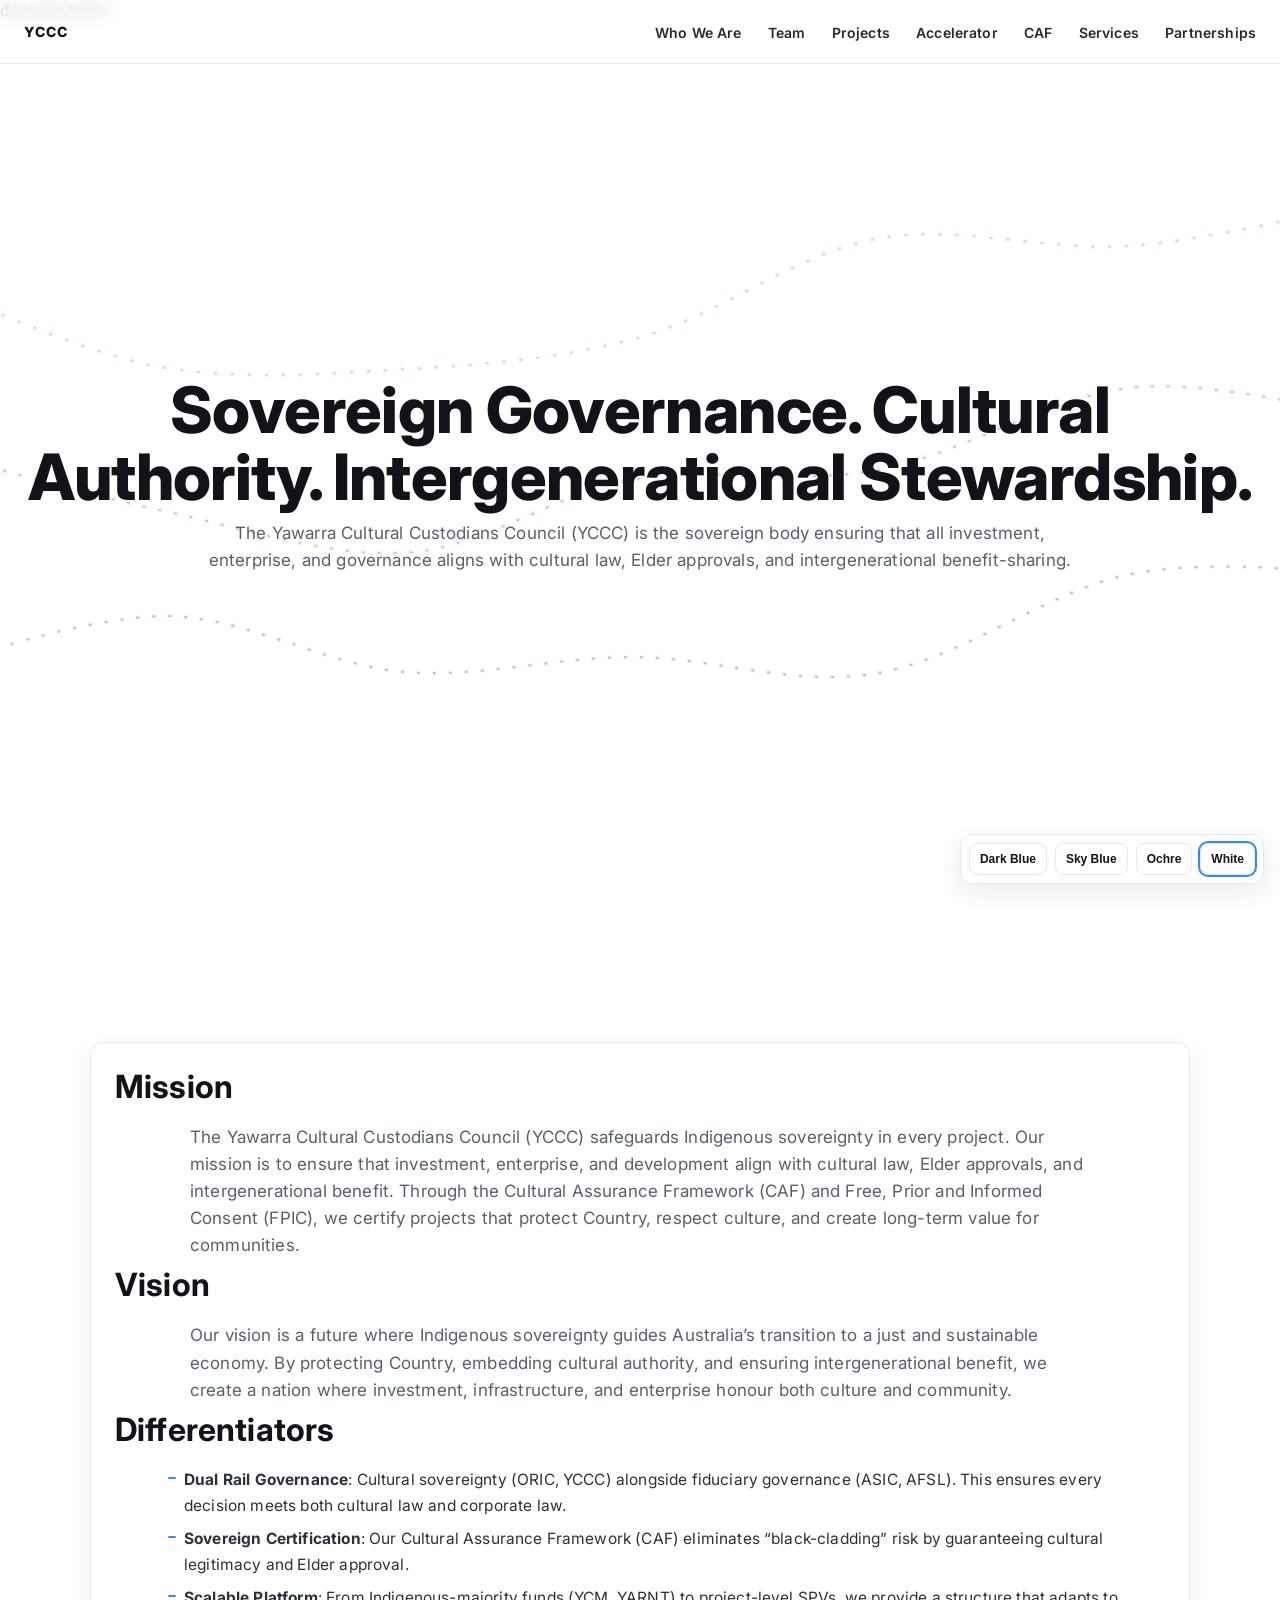
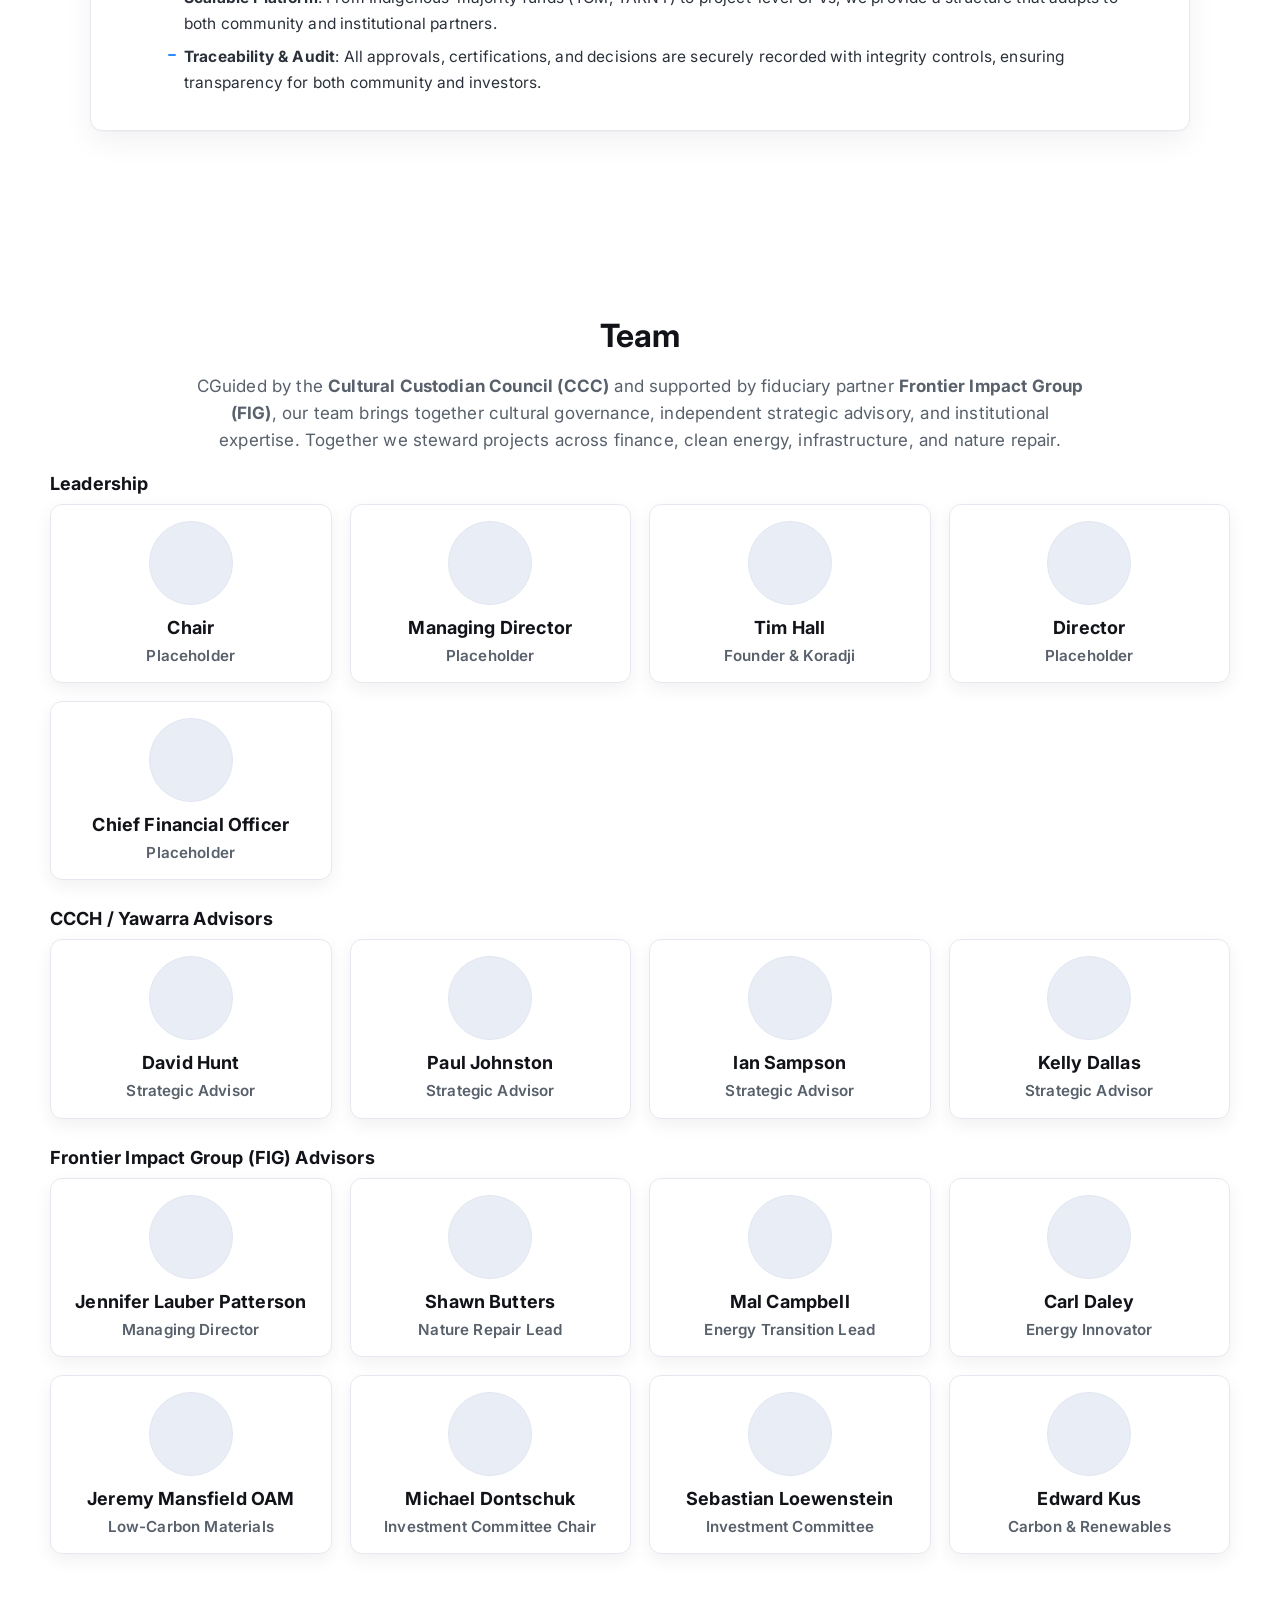
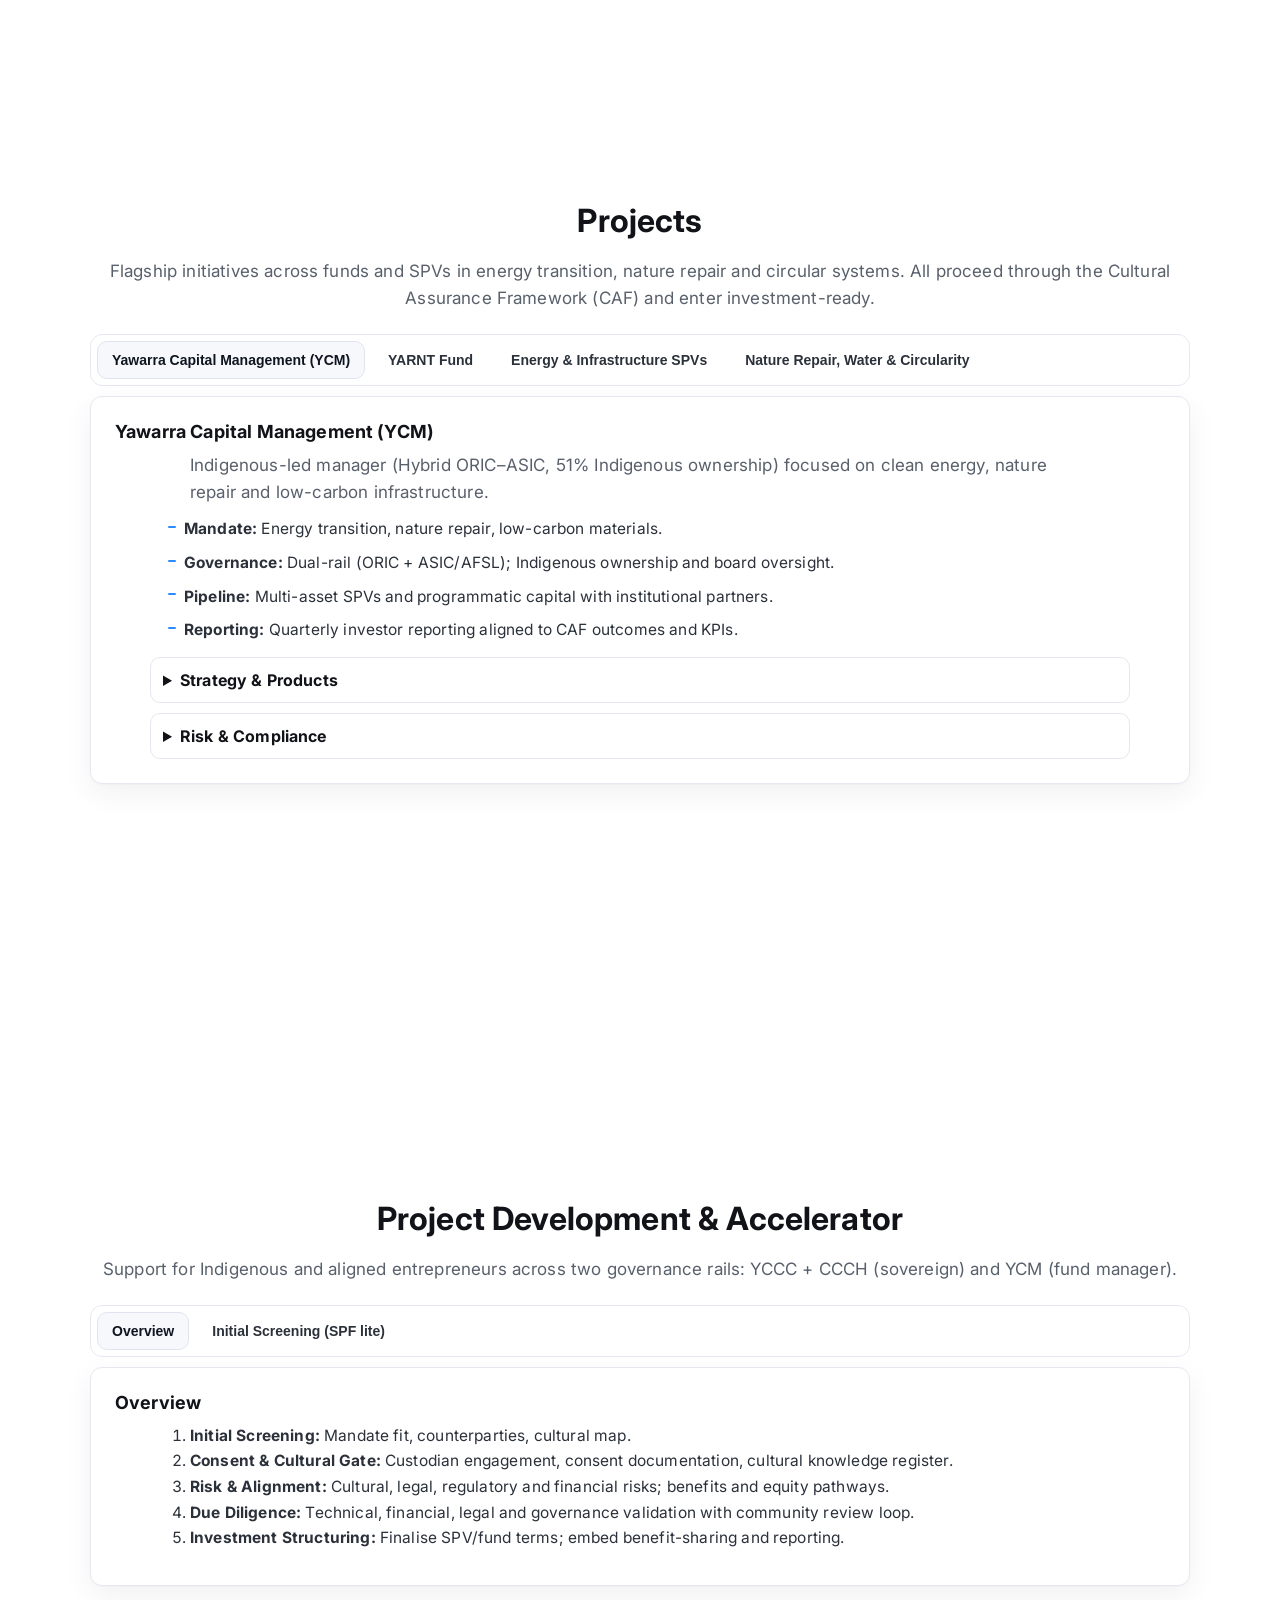
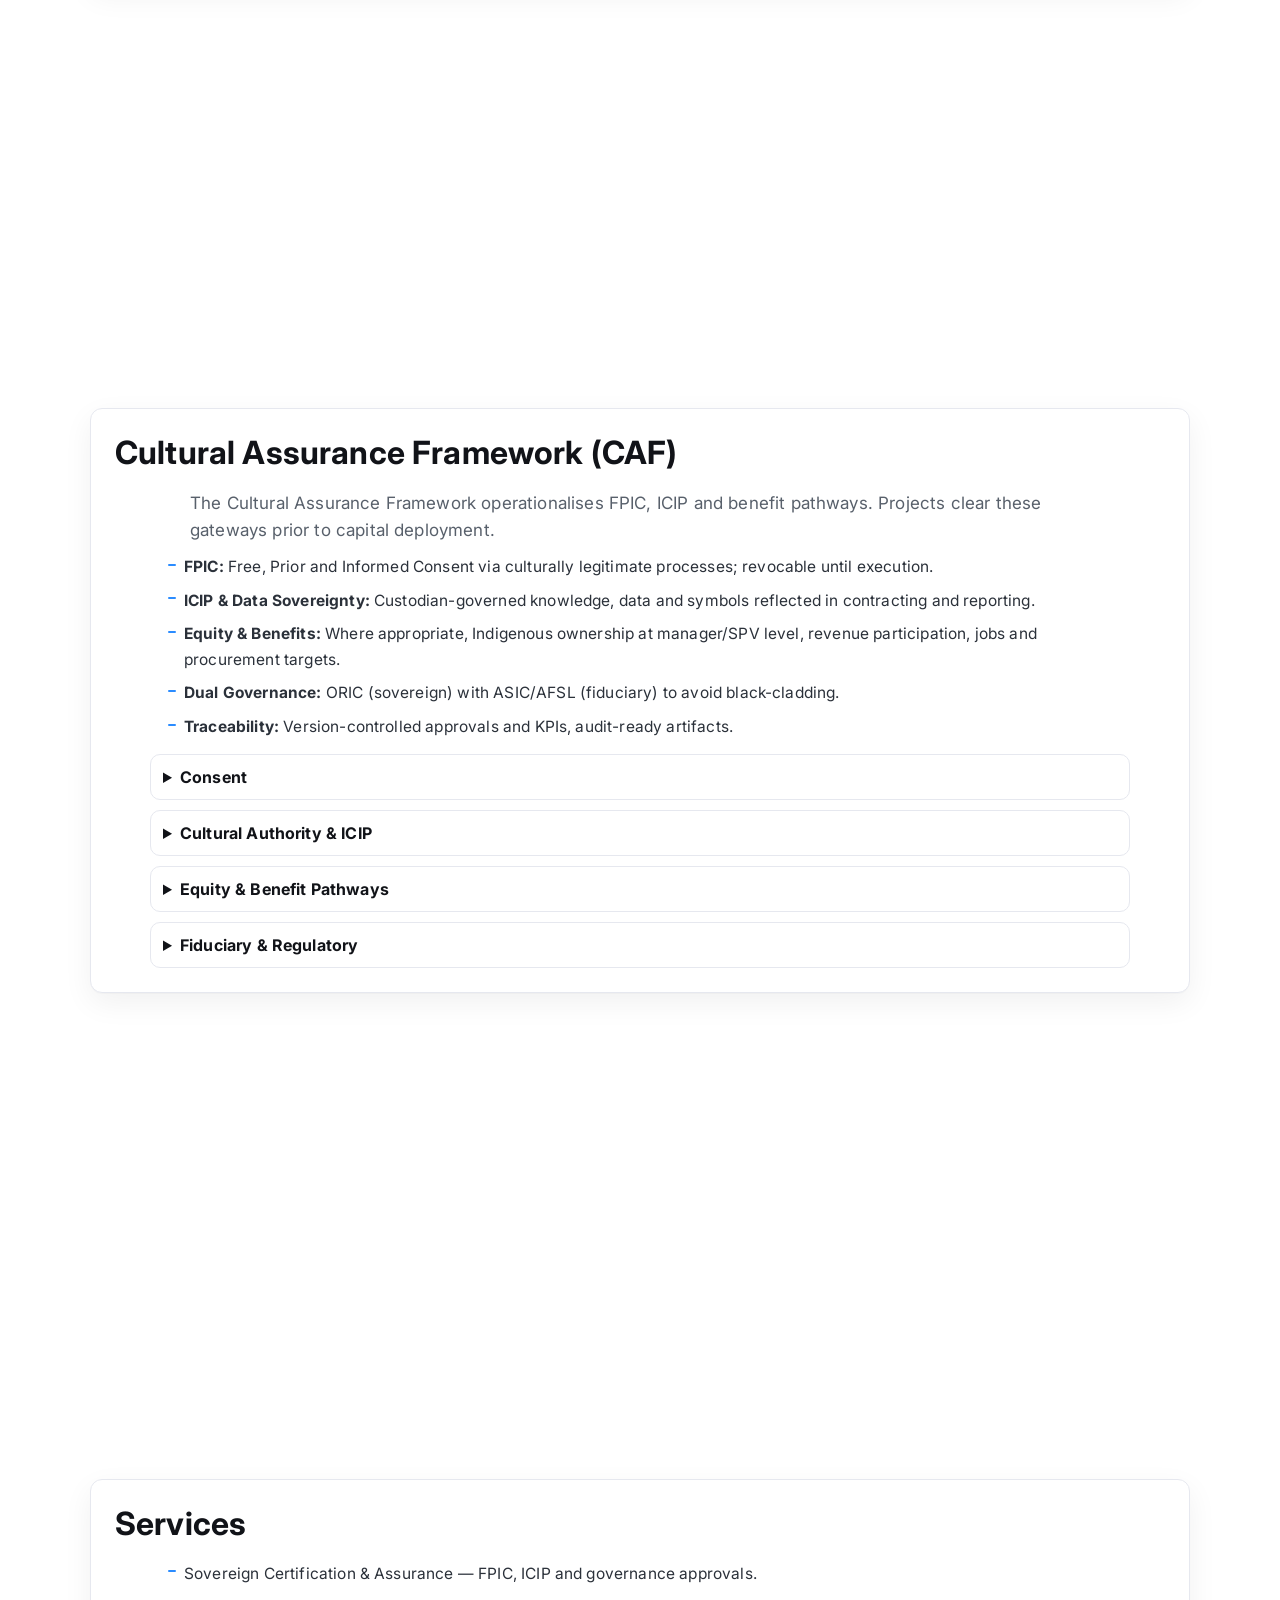
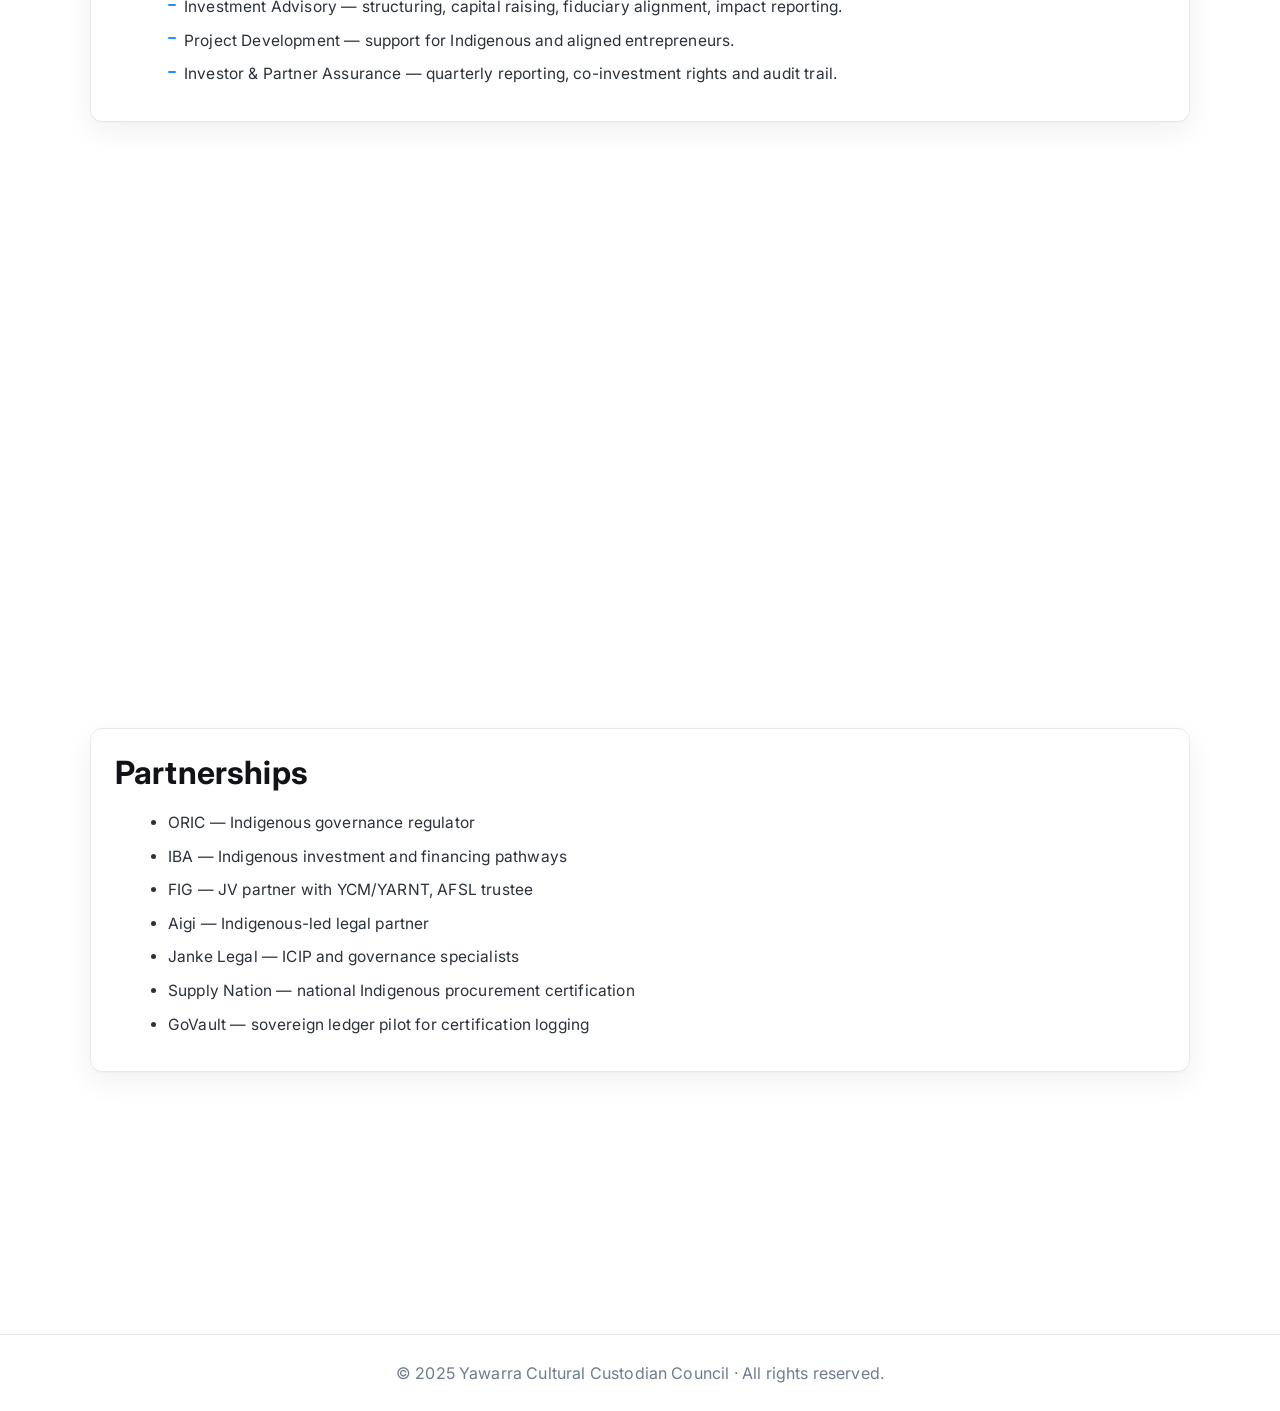
==== commit 3ecfc2ff: "Update Index.html" ====
--- a/Index.html
+++ b/Index.html
@@ -1,1312 +1,1406 @@
 doctype html>
 
-<html lang="en">  <head>  <meta charset="utf-8" />  <meta name="viewport" content="width=device-width, initial-scale=1" />  <title>YCCC – Sovereign Capital · Cultural Assurance</title>  <link href="https://fonts.googleapis.com/css2?family=Inter:wght@400;500;600;700;800&display=swap" rel="stylesheet" />  <style>  
-  
-  :root{  
-  
-    --bg:#ffffff;         /* light canvas */  
-  
-    --panel:#ffffff;      /* card surface */  
-  
-    --ink:#111318;        /* primary text */  
-  
-    --muted:#58606b;      /* secondary text */  
-  
-    --line:#e6e8ef;       /* hairline */  
-  
-    --accent:#2b8cff;     /* link/accent */  
-  
-    --ochre:#c55410;      /* secondary highlight */  
-  
-  }  
-  
-  *{box-sizing:border-box}  
-  
-  html,body{height:100%}  
-  
-  body{  
-  
-    margin:0; background:var(--bg); color:var(--ink);  
-  
-    font-family: Inter, system-ui, -apple-system, "Segoe UI", Roboto, "Helvetica Neue", Arial, sans-serif;  
-  
-    letter-spacing:.01em; -webkit-font-smoothing:antialiased; -moz-osx-font-smoothing:grayscale;  
-  
-    scroll-behavior:smooth;  
-  
-  }  
-  
-  /* Songlines background (SVG) */  
-  
-  .songwrap{position:fixed; inset:0; z-index:-1; pointer-events:none;}  
-  
-  svg#bg{width:100%; height:100%; display:block}  
-  
-  .sl{fill:none; stroke-linecap:round; stroke-width:2.2; stroke-dasharray:1 14; filter:url(#sl-glow); opacity:.35}  
-  
-  @keyframes sl-drift {from{stroke-dashoffset:0} to{stroke-dashoffset:-1200}}  
-  
-  /* Header */  
-  
-  .head{  
-  
-    position:fixed; top:0; left:0; right:0; height:64px;  
-  
-    display:flex; align-items:center; justify-content:space-between;  
-  
-    padding:0 24px; background:rgba(255,255,255,.75); backdrop-filter:blur(8px);  
-  
-    border-bottom:1px solid var(--line); z-index:40;  
-  
-  }  
-  
-  .brand{ text-decoration:none; color:var(--ink); font-weight:800; font-size:14px; letter-spacing:.08em; text-transform:uppercase; }  
-  
-  .nav a{ color:var(--ink); text-decoration:none; margin-left:22px; font-size:14px; font-weight:600; opacity:.9; }  
-  
-  .nav a:hover{ color:var(--accent) }  
-  
-  /* Sections */  
-  
-  section { scroll-margin-top: 76px; }  
-  
-  .section{  
-  
-    min-height:100vh; display:flex; flex-direction:column; align-items:center; justify-content:center;  
-  
-    text-align:center; padding:96px 20px 80px;  
-  
-  }  
-  
-  h1{ font-size:clamp(34px,5vw,64px); line-height:1.05; margin:0 0 10px; font-weight:800; letter-spacing:-.01em }  
-  
-  h2{ font-size:clamp(22px,3vw,32px); margin:0 0 18px; font-weight:700 }  
-  
-  h3{ font-size:18px; margin:0 0 6px; font-weight:700 }  
-  
-  p.lead{ font-size:17px; line-height:1.6; max-width:900px; margin:10px auto 6px; color:var(--muted) }  
-  
-  p{ font-size:16px; line-height:1.6; max-width:900px; margin:10px auto; color:#2b313a }  
-  
-  ul,ol{ max-width:980px; margin:10px auto; text-align:left; font-size:15.5px; line-height:1.65; color:#2b313a }  
-  
-  ul{ padding-left:18px }  
-  
-  ul li{ margin-bottom:8px }  
-  
-  /* minimalist accent bullets */  
-  
-  ul.check li{ list-style:none; position:relative; padding-left:16px }  
-  
-  ul.check li::before{  
-  
-    content:""; position:absolute; left:0; top:.62em; width:8px; height:2px; background:var(--accent); border-radius:1px;  
-  
-  }  
-  
-  /* Panels / cards */  
-  
-  .panel{  
-  
-    width:100%; max-width:1100px; background:var(--panel);  
-  
-    border:1px solid var(--line); border-radius:12px; padding:24px; margin-top:16px;  
-  
-    box-shadow:0 1px 0 rgba(17,19,24,.02), 0 10px 30px rgba(17,19,24,.06);  
-  
-    text-align:left;  
-  
-  }  
-  
-  /* Team grid */  
-  
-  .team-wrap{ width:100%; max-width:1180px; margin:0 auto }  
-  
-  .team-grid{ display:grid; grid-template-columns:repeat(auto-fit,minmax(240px,1fr)); gap:18px; align-items:stretch }  
-  
-  .card{  
-  
-    background:#fff; border:1px solid var(--line); border-radius:12px; padding:16px 16px 14px;  
-  
-    text-align:center; cursor:pointer; transition:transform .18s ease, box-shadow .18s ease, border-color .18s ease;  
-  
-    box-shadow:0 6px 18px rgba(17,19,24,.06);  
-  
-  }  
-  
-  .card:hover{ transform:translateY(-2px); border-color:#d9deea; box-shadow:0 14px 34px rgba(17,19,24,.12) }  
-  
-  .photo{  
-  
-    width:84px; height:84px; border-radius:50%; margin:0 auto 12px; background:#e9edf6;  
-  
-    background-size:cover; background-position:center; border:1px solid #e1e6f0;  
-  
-  }  
-  
-  .role{ margin:2px 0 0; color:var(--muted); font-weight:600; font-size:.95rem }  
-  
-  /* Modal (Bio popup) */  
-  
-  .modal{ display:none; position:fixed; z-index:1000; inset:0; background:rgba(0,0,0,.45);  
-  
-          align-items:center; justify-content:center; padding:20px }  
-  
-  .modal-content{  
-  
-    background:#fff; color:#111318; /* lock: dark on white inside popup */  
-  
-    border:1px solid var(--line); border-radius:12px; max-width:780px; width:100%;  
-  
-    padding:22px 22px; position:relative; text-align:left; box-shadow:0 24px 60px rgba(17,19,24,.25);  
-  
-  }  
-  
-  .close{ position:absolute; top:10px; right:12px; font-size:22px; cursor:pointer; color:#6f7b8f }  
-  
-  .pop-hdr{ display:flex; gap:16px; align-items:center; margin-bottom:10px }  
-  
-  .pop-ava{ width:64px; height:64px; border-radius:50%; background:#e9edf6; background-size:cover; background-position:center; border:1px solid #e1e6f0 }  
-  
-  .pop-name{ margin:0; font-size:20px; color:#111318 }  
-  
-  .pop-role{ margin:2px 0 6px; color:#58606b; font-weight:600 }  
-  
-  .pop-body p{ margin:0 0 10px; color:#2b313a }  
-  
-  .pop-body li{ margin:6px 0; color:#2b313a }  
-  
-  /* Tabs */  
-  
-  .tabs { width:100%; max-width:1100px; margin-top:16px; }  
-  
-  .tablist{  
-  
-    display:flex; gap:8px; padding:6px; background:#fff; border:1px solid var(--line); border-radius:12px; overflow:auto;  
-  
-  }  
-  
-  .tab{  
-  
-    appearance:none; border:1px solid transparent; background:transparent; color:#2b313a;  
-  
-    padding:10px 14px; border-radius:10px; font-weight:600; font-size:14px; cursor:pointer; white-space:nowrap;  
-  
-  }  
-  
-  .tab[aria-selected="true"]{  
-  
-    background:#f6f8fc; border-color:#dfe4ef; color:#0f1520;  
-  
-  }  
-  
-  .tabpanel{ margin-top:10px; padding:0; border:none; background:transparent; }  
-  
-  .tabpanel > .panel{ margin-top:0; }  
-  
-  /* Footer */  
-  
-  footer{ padding:28px 20px; text-align:center; color:#6f7b8f; border-top:1px solid var(--line) }  
-  
-  a.inline{ color:var(--accent); text-decoration:none }  
-  
-  a.inline:hover{ text-decoration:underline }  
-  
-  @media (prefers-reduced-motion: reduce) { .sl { animation: none !important; } }  
-  
-  /* === Theme toggle === */  
-  
-  .theme-toggle{  
-  
-    position:fixed; right:16px; bottom:16px; z-index:1000;  
-  
-    display:flex; gap:8px; padding:8px;  
-  
-    background:var(--panel); border:1px solid var(--line); border-radius:12px;  
-  
-    box-shadow:0 8px 24px rgba(0,0,0,.08);  
-  
-  }  
-  
-  .theme-toggle button{  
-  
-    appearance:none; cursor:pointer;  
-  
-    padding:8px 10px; border-radius:8px; border:1px solid var(--line);  
-  
-    background:transparent; color:var(--ink); font-weight:600; font-size:12px;  
-  
-  }  
-  
-  .theme-toggle button[aria-pressed="true"]{ outline:2px solid var(--accent); }  
-  
-  /* === THEMES (override tokens) === */  
-  
-  /* Dark Blue (high contrast sitewide, but popups stay dark-on-white) */  
-  
-  body.theme-darkblue{  
-  
-    --bg:#0b1020;  
-  
-    --panel:#11162a;  
-  
-    --ink:#eef3ff;  
-  
-    --muted:#b7c1d9;  
-  
-    --line:#202743;  
-  
-    --accent:#75aaff;  
-  
-    --ochre:#c55410;  
-  
-  }  
-  
-  body.theme-darkblue .panel{ background:linear-gradient(180deg,#11162a,#0e1324); }  
-  
-  body.theme-darkblue .tablist{ background:#0f1427; border-color:#202743; }  
-  
-  body.theme-darkblue .tab{ color:#e8eeff; }  
-  
-  body.theme-darkblue .tab[aria-selected="true"]{ background:#151c36; border-color:#2a3560; color:#ffffff; }  
-  
-  body.theme-darkblue .head{ background:rgba(10,14,28,.75); border-bottom-color:#202743; }  
-  
-  body.theme-darkblue .lead,  
-  
-  body.theme-darkblue h1, body.theme-darkblue h2, body.theme-darkblue h3,  
-  
-  body.theme-darkblue p{ color:#eef3ff; }  
-  
-  /* Keep modal content readable (locked above). */  
-  
-  /* Sky Blue */  
-  
-  body.theme-skyblue{  
-  
-    --bg:#f5f9ff; --panel:#ffffff; --ink:#0f1520; --muted:#4f5b6a; --line:#dde6f5; --accent:#2b8cff; --ochre:#c55410;  
-  
-  }  
-  
-  /* Ochre */  
-  
-  body.theme-ochre{  
-  
-    --bg:#fff5ef; --panel:#ffffff; --ink:#1a1e26; --muted:#5a636f; --line:#eed8cc; --accent:#c55410; --ochre:#c55410;  
-  
-  }  
-  
-  /* White (default corporate) */  
-  
-  body.theme-white{  
-  
-    --bg:#ffffff; --panel:#ffffff; --ink:#111318; --muted:#58606b; --line:#e6e8ef; --accent:#2b8cff; --ochre:#c55410;  
-  
-  }  
-  
-  /* Songline tint per theme (optional) */  
-  
-  body.theme-darkblue .sl{ opacity:.28; stroke:#5a9cff; }  
-  
-  body.theme-ochre .sl{ opacity:.35; stroke:#c55410; }  
-  
-  body.theme-skyblue .sl, body.theme-white .sl{ opacity:.35; }  
-  
-</style>  </head>  <body>    <!-- Songlines background -->    <div class="songwrap" aria-hidden="true">  <svg id="bg" viewBox="0 0 1440 900" preserveAspectRatio="xMidYMid slice"></svg>
-
-  </div>    <!-- Header -->    <header class="head">  <a href="#top" class="brand">YCCC</a>  
-
-<nav class="nav" aria-label="Primary">  
-
-  <a href="#who">Who We Are</a>  
-
-  <a href="#team">Team</a>  
-
-  <a href="#projects">Projects</a>  
-
-  <a href="#accelerator">Accelerator</a>  
-
-  <a href="#caf">CAF</a>  
-
-  <a href="#services">Services</a>  
-
-  <a href="#partnerships">Partnerships</a>  
-
-</nav>
-
-  </header>    <!-- Hero -->    <section id="top" class="section">  <div>  
-
-  <h1>Sovereign Governance. Cultural Authority. Intergenerational Stewardship.</h1>  
-
-  <p class="lead">The Yawarra Cultural Custodians Council (YCCC) is the sovereign body ensuring that   
-
-    all investment, enterprise, and governance aligns with cultural law, Elder approvals,   
-
-    and intergenerational benefit-sharing.   
-      
-    </p>  
-
-</div>
-
-  </section>    <!-- Who We Are -->    <section id="who" class="section">  <div class="panel">  
-
-  <h2>Mission</h2>  
-
-  <p class="lead">The Yawarra Cultural Custodians Council (YCCC) safeguards Indigenous sovereignty
-
-in every project. Our mission is to ensure that investment, enterprise, and
-development align with cultural law, Elder approvals, and intergenerational benefit.
-Through the Cultural Assurance Framework (CAF) and Free, Prior and Informed Consent (FPIC),
-we certify projects that protect Country, respect culture, and create long-term value
-for communities.</p>
-
-<h2>Vision</h2>  
-
-  <p class="lead">Our vision is a future where Indigenous sovereignty guides Australia’s transition
-
-to a just and sustainable economy. By protecting Country, embedding cultural authority,
-and ensuring intergenerational benefit, we create a nation where investment,
-infrastructure, and enterprise honour both culture and community.</p>
-
-<h2>Differentiators</h2>
-
-<ul class="check">  
-  <li>  
-    <strong>Dual Rail Governance</strong>: Cultural sovereignty (ORIC, YCCC) alongside fiduciary governance (ASIC, AFSL).   
-    This ensures every decision meets both cultural law and corporate law.  
-  </li>  
-  <li>  
-    <strong>Sovereign Certification</strong>: Our Cultural Assurance Framework (CAF) eliminates “black-cladding” risk   
-    by guaranteeing cultural legitimacy and Elder approval.  
-  </li>  
-  <li>  
-    <strong>Scalable Platform</strong>: From Indigenous-majority funds (YCM, YARNT) to project-level SPVs,   
-    we provide a structure that adapts to both community and institutional partners.  
-  </li>  
-  <li>  
-    <strong>Traceability & Audit</strong>: All approvals, certifications, and decisions are securely recorded   
-    with integrity controls, ensuring transparency for both community and investors.  
-  </li>  
-</ul>  </div>
-
-  </section>    <!-- Team -->    <section id="team" class="section">  <div class="team-wrap">  
-
-  <h2>Team</h2>  
-
-  <p class="lead">CGuided by the <strong>Cultural Custodian Council (CCC)</strong> and supported by   
-  fiduciary partner <strong>Frontier Impact Group (FIG)</strong>, our team brings together   
-  cultural governance, independent strategic advisory, and institutional expertise.    
-  Together we steward projects across finance, clean energy, infrastructure, and nature repair.  
-</p>  
-  <h3 style="text-align:left;max-width:1180px;margin:18px auto 10px;">Leadership</h3>  
-
-  <div class="team-grid">  
-
-    <article class="card" data-name="(To be announced)" data-role="Chair"  
-
-      data-photo="https://via.placeholder.com/600x600.png?text=Chair"  
-
-      data-bio="Chair of the Board providing governance oversight, fiduciary discipline and cultural alignment."  
-
-      data-points="Chairs the Board;Strategic direction;Dual governance oversight;Executive performance">  
-
-      <div class="photo"></div><h3>Chair</h3><p class="role">Placeholder</p>  
-
-    </article>  
-
-    <article class="card" data-name="(To be announced)" data-role="Managing Director"  
-
-      data-photo="https://via.placeholder.com/600x600.png?text=Managing+Director"  
-
-      data-bio="Managing Director accountable for organisation performance, strategy execution and partner engagement."  
-
-      data-points="Strategy execution;Operating rhythm;Governance committees;Project and fund outcomes">  
-
-      <div class="photo"></div><h3>Managing Director</h3><p class="role">Placeholder</p>  
-
-    </article>  
-
-    <article class="card" data-name="Tim Hall" data-role="Founder & Koradji (Cultural Lead)"  
-
-      data-photo="https://via.placeholder.com/600x600.png?text=Tim+Hall"  
-
-      data-bio="Indigenous Wiradjuri founder integrating cultural law with institutional-grade governance and investment structuring."  
-
-      data-points="Founder, Yawarra Capital & CCCH;Cultural Assurance Framework design;Creative and investment leadership;Approvals from Wiradjuri Elders">  
-
-      <div class="photo"></div><h3>Tim Hall</h3><p class="role">Founder & Koradji</p>  
-
-    </article>  
-
-    <article class="card" data-name="(To be announced)" data-role="Director"  
-
-      data-photo="https://via.placeholder.com/600x600.png?text=Director"  
-
-      data-bio="Director providing board-level governance and fiduciary oversight."  
-
-      data-points="Board governance;Strategy oversight;Fiduciary integrity;Stakeholder engagement">  
-
-      <div class="photo"></div><h3>Director</h3><p class="role">Placeholder</p>  
-
-    </article>  
-
-    <article class="card" data-name="(To be announced)" data-role="Chief Financial Officer"  
-
-      data-photo="https://via.placeholder.com/600x600.png?text=CFO"  
-
-      data-bio="CFO responsible for financial governance, reporting and capital management."  
-
-      data-points="Financial reporting;Capital allocation;Investor reporting;Risk and treasury">  
-
-      <div class="photo"></div><h3>Chief Financial Officer</h3><p class="role">Placeholder</p>  
-
-    </article>  
-
-  </div>  
-
-  <h3 style="text-align:left;max-width:1180px;margin:28px auto 10px;">CCCH / Yawarra Advisors</h3>  
-
-  <div class="team-grid">  
-
-    <article class="card" data-name="David Hunt" data-role="Strategic Advisor"  
-
-      data-photo="https://via.placeholder.com/600x600.png?text=David+Hunt"  
-
-      data-bio="30+ years in global finance and corporate strategy; former CEO of an ASX-listed company."  
-
-      data-points="Investment and structuring;Project finance;Cross-border associates (EU/SEA);Energy, water, agri, finance">  
-
-      <div class="photo"></div><h3>David Hunt</h3><p class="role">Strategic Advisor</p>  
-
-    </article>  
-
-    <article class="card" data-name="Paul Johnston" data-role="Strategic Advisor"  
-
-      data-photo="https://via.placeholder.com/600x600.png?text=Paul+Johnston"  
-
-      data-bio="Chartered Accountant with 25 years across Big 4 and multinational FMCG."  
-
-      data-points="AUD 25m–6bn transactions;Governance and risk;Finance transformation;Integration leadership">  
-
-      <div class="photo"></div><h3>Paul Johnston</h3><p class="role">Strategic Advisor</p>  
-
-    </article>  
-
-    <article class="card" data-name="Ian Sampson" data-role="Strategic Advisor"  
-
-      data-photo="https://via.placeholder.com/600x600.png?text=Ian+Sampson"  
-
-      data-bio="30+ years in governance, strategy and risk; senior roles at BHP and CSR."  
-
-      data-points="Chairs risk committees;Board evaluation and remuneration;Org change;Multi-sector experience">  
-
-      <div class="photo"></div><h3>Ian Sampson</h3><p class="role">Strategic Advisor</p>  
-
-    </article>  
-
-    <article class="card" data-name="Kelly Dallas" data-role="Strategic Advisor"  
-
-      data-photo="https://via.placeholder.com/600x600.png?text=Kelly+Dallas"  
-
-      data-bio="International executive and renewable energy leader; ex-BlackRock VP."  
-
-      data-points="Technical due diligence;Asset performance;O&M/AM contracts;Solar and wind portfolios">  
-
-      <div class="photo"></div><h3>Kelly Dallas</h3><p class="role">Strategic Advisor</p>  
-
-    </article>  
-
-  </div>  
-
-  <h3 style="text-align:left;max-width:1180px;margin:28px auto 10px;">Frontier Impact Group (FIG) Advisors</h3>  
-
-  <div class="team-grid">  
-
-    <article class="card" data-name="Jennifer Lauber Patterson" data-role="Managing Director (FIG)"  
-
-      data-photo="https://via.placeholder.com/600x600.png?text=Jennifer+Lauber+Patterson"  
-
-      data-bio="30+ years in impact finance, carbon trading and investment banking."  
-
-      data-points="Carbon strategy;Institutional mandates;Scalable instruments;FIG leadership">  
-
-      <div class="photo"></div><h3>Jennifer Lauber Patterson</h3><p class="role">Managing Director</p>  
-
-    </article>  
-
-    <article class="card" data-name="Shawn Butters" data-role="Nature Repair Lead (FIG)"  
-
-      data-photo="https://via.placeholder.com/600x600.png?text=Shawn+Butters"  
-
-      data-bio="Pioneer in regenerative agriculture with 40+ years across funds and asset management."  
-
-      data-points="Landscape repair systems;Nature-positive models;MRV approaches;Resilience focus">  
-
-      <div class="photo"></div><h3>Shawn Butters</h3><p class="role">Nature Repair Lead</p>  
-
-    </article>  
-
-    <article class="card" data-name="Mal Campbell" data-role="Energy Transition Lead (FIG)"  
-
-      data-photo="https://via.placeholder.com/600x600.png?text=Mal+Campbell"  
-
-      data-bio="35+ years in executive energy roles."  
-
-      data-points="Bankable structuring;Valuation and pricing;Tech commercialisation;Market interfaces">  
-
-      <div class="photo"></div><h3>Mal Campbell</h3><p class="role">Energy Transition Lead</p>  
-
-    </article>  
-
-    <article class="card" data-name="Carl Daley" data-role="Energy Innovator (FIG)"  
-
-      data-photo="https://via.placeholder.com/600x600.png?text=Carl+Daley"  
-
-      data-bio="35+ years in energy leadership; founded advisory acquired by Schneider Electric."  
-
-      data-points="Innovation to scale;Go-to-market;OT/grid integration;Partnerships">  
-
-      <div class="photo"></div><h3>Carl Daley</h3><p class="role">Energy Innovator</p>  
-
-    </article>  
-
-    <article class="card" data-name="Jeremy Mansfield OAM" data-role="Low-Carbon Materials & Systems (FIG)"  
-
-      data-photo="https://via.placeholder.com/600x600.png?text=Jeremy+Mansfield+OAM"  
-
-      data-bio="30+ years transitioning supply chains to net zero."  
-
-      data-points="Low-carbon materials;Circular systems;Supplier transition;Standards and compliance">  
-
-      <div class="photo"></div><h3>Jeremy Mansfield OAM</h3><p class="role">Low-Carbon Materials</p>  
-
-    </article>  
-
-    <article class="card" data-name="Michael Dontschuk" data-role="Chair, Investment Committee (FIG)"  
-
-      data-photo="https://via.placeholder.com/600x600.png?text=Michael+Dontschuk"  
-
-      data-bio="~40 years in finance and treasury; former Treasurer of ANZ."  
-
-      data-points="Capital markets;IC governance;Risk frameworks;Performance oversight">  
-
-      <div class="photo"></div><h3>Michael Dontschuk</h3><p class="role">Investment Committee Chair</p>  
-
-    </article>  
-
-    <article class="card" data-name="Sebastian Loewenstein" data-role="Investment Committee (FIG)"  
-
-      data-photo="https://via.placeholder.com/600x600.png?text=Sebastian+Loewenstein"  
-
-      data-bio="Former CEFC executive managing large clean-energy mandates."  
-
-      data-points="Impact frameworks;Portfolio construction;Product design;Mandate compliance">  
-
-      <div class="photo"></div><h3>Sebastian Loewenstein</h3><p class="role">Investment Committee</p>  
-
-    </article>  
-
-    <article class="card" data-name="Edward Kus" data-role="Carbon & Renewables Specialist (FIG)"  
-
-      data-photo="https://via.placeholder.com/600x600.png?text=Edward+Kus"  
-
-      data-bio="Legal and governance specialist across renewables and carbon."  
-
-      data-points="Contracts and risk;Carbon transactions;Governance at scale;Bankability">  
-
-      <div class="photo"></div><h3>Edward Kus</h3><p class="role">Carbon & Renewables</p>  
-
-    </article>  
-
-  </div>  
-
-</div>
-
-  </section>    <!-- Projects -->    <section id="projects" class="section" aria-labelledby="projects-title">  <h2 id="projects-title" style="margin-bottom:8px">Projects</h2>  
-
-<p class="lead" style="max-width:1100px">Flagship initiatives across funds and SPVs in energy transition, nature repair and circular systems. All proceed through the Cultural Assurance Framework (CAF) and enter investment-ready.</p>  
-
-<div class="tabs" data-tabs>  
-
-  <div role="tablist" aria-label="Projects tabs" class="tablist">  
-
-    <button role="tab" class="tab" aria-selected="true" aria-controls="panel-proj-ycm">Yawarra Capital Management (YCM)</button>  
-
-    <button role="tab" class="tab" aria-selected="false" aria-controls="panel-proj-yarnt">YARNT Fund</button>  
-
-    <button role="tab" class="tab" aria-selected="false" aria-controls="panel-proj-energy">Energy & Infrastructure SPVs</button>  
-
-    <button role="tab" class="tab" aria-selected="false" aria-controls="panel-proj-nature">Nature Repair, Water & Circularity</button>  
-
-  </div>  
-
-  <div id="panel-proj-ycm" role="tabpanel" class="tabpanel" aria-labelledby="tab-proj-ycm">  
-
-    <div class="panel">  
-
-      <h3>Yawarra Capital Management (YCM)</h3>  
-
-      <p class="lead">Indigenous-led manager (Hybrid ORIC–ASIC, 51% Indigenous ownership) focused on clean energy, nature repair and low-carbon infrastructure.</p>  
-
-      <ul class="check">  
-
-        <li><strong>Mandate:</strong> Energy transition, nature repair, low-carbon materials.</li>  
-
-        <li><strong>Governance:</strong> Dual-rail (ORIC + ASIC/AFSL); Indigenous ownership and board oversight.</li>  
-
-        <li><strong>Pipeline:</strong> Multi-asset SPVs and programmatic capital with institutional partners.</li>  
-
-        <li><strong>Reporting:</strong> Quarterly investor reporting aligned to CAF outcomes and KPIs.</li>  
-
-      </ul>  
-
-      <div style="max-width:980px;margin:14px auto 0;text-align:left;display:grid;gap:10px">  
-
-        <details style="border:1px solid var(--line);border-radius:10px;padding:12px;background:#fff">  
-
-          <summary style="cursor:pointer;font-weight:700">Strategy & Products</summary>  
-
-          <p>Programmatic SPV structures and pooled vehicles targeting bankable assets with clear CAF alignment and measurable impact.</p>  
-
-        </details>  
-
-        <details style="border:1px solid var(--line);border-radius:10px;padding:12px;background:#fff">  
-
-          <summary style="cursor:pointer;font-weight:700">Risk & Compliance</summary>  
-
-          <p>AFSL-aligned controls; conflicts management; ESG and cultural risk registers integrated with investment memos.</p>  
-
-        </details>  
-
-      </div>  
-
-    </div>  
-
-  </div>  
-
-  <div id="panel-proj-yarnt" role="tabpanel" class="tabpanel" aria-labelledby="tab-proj-yarnt" hidden>  
-
-    <div class="panel">  
-
-      <h3>YARNT Fund</h3>  
-
-      <p class="lead">Joint initiative with institutional partners to accelerate a nature-positive economy with Indigenous governance embedded from origination.</p>  
-
-      <ul class="check">  
-
-        <li><strong>Focus:</strong> Landscape repair, biodiversity, regenerative agriculture, carbon-aligned projects.</li>  
-
-        <li><strong>Instruments:</strong> Equity, revenue-share and outcome-based structures suited to project stage.</li>  
-
-        <li><strong>Measurement:</strong> Nature and community outcomes mapped to CAF gates and investor KPIs.</li>  
-
-        <li><strong>Partnerships:</strong> Delivery partners across MRV, land management and local employment.</li>  
-
-      </ul>  
-
-      <div style="max-width:980px;margin:14px auto 0;text-align:left;display:grid;gap:10px">  
-
-        <details style="border:1px solid var(--line);border-radius:10px;padding:12px;background:#fff">  
-
-          <summary style="cursor:pointer;font-weight:700">Ticket Sizes & Staging</summary>  
-
-          <p>Seed to growth rounds with milestone-based tranching tied to CAF consent and ecological KPIs.</p>  
-
-        </details>  
-
-        <details style="border:1px solid var(--line);border-radius:10px;padding:12px;background:#fff">  
-
-          <summary style="cursor:pointer;font-weight:700">Co-Investment</summary>  
-
-          <p>Co-investment rights for aligned institutions and community vehicles subject to CAF approvals.</p>  
-
-        </details>  
-
-      </div>  
-
-    </div>  
-
-  </div>  
-
-  <div id="panel-proj-energy" role="tabpanel" class="tabpanel" aria-labelledby="tab-proj-energy" hidden>  
-
-    <div class="panel">  
-
-      <h3>Energy & Infrastructure SPVs</h3>  
-
-      <p class="lead">Bankable platforms across generation, storage and enabling infrastructure, structured for institutional capital and community benefits.</p>  
-
-      <ul class="check">  
-
-        <li><strong>Verticals:</strong> Solar, wind, storage, waste-to-energy, microgrids and enabling infrastructure.</li>  
-
-        <li><strong>Contracts:</strong> O&M and AM optimization; grid and offtake strategies aligned to risk allocation.</li>  
-
-        <li><strong>Community:</strong> Local jobs, procurement targets and cultural heritage management embedded.</li>  
-
-        <li><strong>Exit:</strong> Hold/operate or recycle with pre-agreed rights and reporting continuity.</li>  
-
-      </ul>  
-
-      <div style="max-width:980px;margin:14px auto 0;text-align:left;display:grid;gap:10px">  
-
-        <details style="border:1px solid var(--line);border-radius:10px;padding:12px;background:#fff">  
-
-          <summary style="cursor:pointer;font-weight:700">Diligence & Delivery</summary>  
-
-          <p>Technical, financial and ESG diligence with community review loops; construction to operations handover plans.</p>  
-
-        </details>  
-
-        <details style="border:1px solid var(--line);border-radius:10px;padding:12px;background:#fff">  
-
-          <summary style="cursor:pointer;font-weight:700">Risk Framework</summary>  
-
-          <p>FID and NTP gates tied to CAF approvals, grid milestones and counterparty readiness.</p>  
-
-        </details>  
-
-      </div>  
-
-    </div>  
-
-  </div>  
-
-  <div id="panel-proj-nature" role="tabpanel" class="tabpanel" aria-labelledby="tab-proj-nature" hidden>  
-
-    <div class="panel">  
-
-      <h3>Nature Repair, Water & Circularity</h3>  
-
-      <p class="lead">High-integrity restoration, water systems and circular materials projects with traceable community and ecological outcomes.</p>  
-
-      <ul class="check">  
-
-        <li><strong>Nature Repair:</strong> Biodiversity corridors, soil regeneration, revegetation and cultural fire practices.</li>  
-
-        <li><strong>Water & Waste:</strong> Water efficiency, treatment, reuse and circular systems including WtE where appropriate.</li>  
-
-        <li><strong>Materials:</strong> Low-carbon materials and logistics with supplier transition programs.</li>  
-
-        <li><strong>MRV:</strong> Fit-for-purpose measurement and reporting linked to CAF and investor KPIs.</li>  
-
-      </ul>  
-
-      <div style="max-width:980px;margin:14px auto 0;text-align:left;display:grid;gap:10px">  
-
-        <details style="border:1px solid var(--line);border-radius:10px;padding:12px;background:#fff">  
-
-          <summary style="cursor:pointer;font-weight:700">Community Benefits</summary>  
-
-          <p>Co-design with custodians, shared revenue pathways and local procurement with transparent distribution rules.</p>  
-
-        </details>  
-
-        <details style="border:1px solid var(--line);border-radius:10px;padding:12px;background:#fff">  
-
-          <summary style="cursor:pointer;font-weight:700">Standards & Compliance</summary>  
-
-          <p>Alignment with national standards and investor taxonomies; audit-ready registers for approvals and outcomes.</p>  
-
-        </details>  
-
-      </div>  
-
-    </div>  
-
-  </div>  
-
-</div>
-
-  </section>    <!-- Accelerator -->    <section id="accelerator" class="section" aria-labelledby="accelerator-title">  <h2 id="accelerator-title" style="margin-bottom:8px">Project Development & Accelerator</h2>  
-
-<p class="lead" style="max-width:1100px">Support for Indigenous and aligned entrepreneurs across two governance rails: YCCC + CCCH (sovereign) and YCM (fund manager).</p>  
-
-<div class="tabs" data-tabs>  
-
-  <div role="tablist" aria-label="Accelerator tabs" class="tablist">  
-
-    <button role="tab" class="tab" aria-selected="true" aria-controls="panel-acc-overview">Overview</button>  
-
-    <button role="tab" class="tab" aria-selected="false" aria-controls="panel-acc-screening">Initial Screening (SPF lite)</button>  
-
-  </div>  
-
-  <div id="panel-acc-overview" role="tabpanel" class="tabpanel" aria-labelledby="tab-acc-overview">  
-
-    <div class="panel">  
-
-      <h3>Overview</h3>  
-
-      <ol>  
-
-        <li><strong>Initial Screening:</strong> Mandate fit, counterparties, cultural map.</li>  
-
-        <li><strong>Consent & Cultural Gate:</strong> Custodian engagement, consent documentation, cultural knowledge register.</li>  
-
-        <li><strong>Risk & Alignment:</strong> Cultural, legal, regulatory and financial risks; benefits and equity pathways.</li>  
-
-        <li><strong>Due Diligence:</strong> Technical, financial, legal and governance validation with community review loop.</li>  
-
-        <li><strong>Investment Structuring:</strong> Finalise SPV/fund terms; embed benefit-sharing and reporting.</li>  
-
-      </ol>  
-
-    </div>  
-
-  </div>  
-
-  <div id="panel-acc-screening" role="tabpanel" class="tabpanel" aria-labelledby="tab-acc-screening" hidden>  
-
-    <div class="panel">  
-
-      <h3>Project Screening (lite)</h3>  
-
-      <p class="lead">A concise, plain-English gate to confirm cultural, strategic and fiduciary fit before deeper work.</p>  
-
-      <ul class="check">  
-
-        <li>Mandate & thematic fit (energy, nature repair, water/waste, materials)</li>  
-
-        <li>Cultural authority identified; consent pathway and custodians mapped</li>  
-
-        <li>Counterparties & governance clarified</li>  
-
-        <li>Stage & timing: readiness, permits, land access, critical path</li>  
-
-        <li>Capital ask & use defined: amount, structure, deployment timeline</li>  
-
-        <li>Data room readiness checked (financials, technical, legal, ESG)</li>  
-
-        <li>Early risks logged (cultural, legal, regulatory, commercial)</li>  
-
-        <li>Next step agreed: diligence scope, owners, and timeline</li>  
-
-      </ul>  
-
-    </div>  
-
-  </div>  
-
-</div>
-
-  </section>    <!-- CAF -->    <section id="caf" class="section">  <div class="panel">  
-
-  <h2>Cultural Assurance Framework (CAF)</h2>  
-
-  <p class="lead">The Cultural Assurance Framework operationalises FPIC, ICIP and benefit pathways. Projects clear these gateways prior to capital deployment.</p>  
-
-  <ul class="check">  
-
-    <li><strong>FPIC:</strong> Free, Prior and Informed Consent via culturally legitimate processes; revocable until execution.</li>  
-
-    <li><strong>ICIP & Data Sovereignty:</strong> Custodian-governed knowledge, data and symbols reflected in contracting and reporting.</li>  
-
-    <li><strong>Equity & Benefits:</strong> Where appropriate, Indigenous ownership at manager/SPV level, revenue participation, jobs and procurement targets.</li>  
-
-    <li><strong>Dual Governance:</strong> ORIC (sovereign) with ASIC/AFSL (fiduciary) to avoid black-cladding.</li>  
-
-    <li><strong>Traceability:</strong> Version-controlled approvals and KPIs, audit-ready artifacts.</li>  
-
-  </ul>  
-
-  <div style="max-width:980px;margin:14px auto 0;text-align:left;display:grid;gap:10px">  
-
-    <details style="border:1px solid var(--line);border-radius:10px;padding:12px;background:#fff">  
-
-      <summary style="cursor:pointer;font-weight:700">Consent</summary>  
-
-      <p>Plain-English documentation, cooling-off periods, community-led process, continuous consent to execution.</p>  
-
-    </details>  
-
-    <details style="border:1px solid var(--line);border-radius:10px;padding:12px;background:#fff">  
-
-      <summary style="cursor:pointer;font-weight:700">Cultural Authority & ICIP</summary>  
-
-      <p>ICIP protocols embedded across contracts, branding and data handling; custodians retain decision rights.</p>  
-
-    </details>  
-
-    <details style="border:1px solid var(--line);border-radius:10px;padding:12px;background:#fff">  
-
-      <summary style="cursor:pointer;font-weight:700">Equity & Benefit Pathways</summary>  
-
-      <p>Appropriate Indigenous ownership, revenue participation and local targets with clear step-ups and distributions.</p>  
-
-    </details>  
-
-    <details style="border:1px solid var(--line);border-radius:10px;padding:12px;background:#fff">  
-
-      <summary style="cursor:pointer;font-weight:700">Fiduciary & Regulatory</summary>  
-
-      <p>ASIC/AFSL-grade documentation, risk registers and ESG reporting across both sovereign and corporate rails.</p>  
-
-    </details>  
-
-  </div>  
-
-</div>
-
-  </section>    <!-- Services -->    <section id="services" class="section">  <div class="panel">  
-
-  <h2>Services</h2>  
-
-  <ul class="check">  
-
-    <li>Sovereign Certification & Assurance — FPIC, ICIP and governance approvals.</li>  
-
-    <li>Investment Advisory — structuring, capital raising, fiduciary alignment, impact reporting.</li>  
-
-    <li>Project Development — support for Indigenous and aligned entrepreneurs.</li>  
-
-    <li>Investor & Partner Assurance — quarterly reporting, co-investment rights and audit trail.</li>  
-
-  </ul>  
-
-</div>
-
-  </section>    <!-- Partnerships -->    <section id="partnerships" class="section">  <div class="panel">  
-
-  <h2>Partnerships</h2>  
-
-  <ul>  
-
-    <li>ORIC — Indigenous governance regulator</li>  
-
-    <li>IBA — Indigenous investment and financing pathways</li>  
-
-    <li>FIG — JV partner with YCM/YARNT, AFSL trustee</li>  
-
-    <li>Aigi — Indigenous-led legal partner</li>  
-
-    <li>Janke Legal — ICIP and governance specialists</li>  
-
-    <li>Supply Nation — national Indigenous procurement certification</li>  
-
-    <li>GoVault — sovereign ledger pilot for certification logging</li>  
-
-  </ul>  
-
-</div>
-
-  </section>    <footer>  © 2025 Yawarra Cultural Custodian Council · All rights reserved.
-
-  </footer>    <!-- Modal -->    <div id="popup" class="modal" role="dialog" aria-modal="true" aria-labelledby="popup-name">  <div class="modal-content">  
-
-  <span class="close" aria-label="Close">&times;</span>  
-
-  <div class="pop-hdr">  
-
-    <div id="pop-ava" class="pop-ava" aria-hidden="true"></div>  
-
-    <div>  
-
-      <h3 id="popup-name" class="pop-name"></h3>  
-
-      <p id="popup-role" class="pop-role"></p>  
-
-    </div>  
-
-  </div>  
-
-  <div class="pop-body">  
-
-    <p id="popup-bio"></p>  
-
-    <ul id="popup-points"></ul>  
-
-  </div>  
-
-</div>
-
-  </div>    <!-- Theme Toggle (single source of truth) -->    <div class="theme-toggle" role="group" aria-label="Color themes">  <button type="button" data-theme="darkblue">Dark Blue</button>  
-
-<button type="button" data-theme="skyblue">Sky Blue</button>  
-
-<button type="button" data-theme="ochre">Ochre</button>  
-
-<button type="button" data-theme="white">White</button>
-
-  </div>    <script>  
-  
-  /* Songlines generator */  
-  
-  (function(){  
-  
-    const svg=document.getElementById('bg');  
-  
-    function r(a,b){return Math.random()*(b-a)+a}  
-  
-    function build(w,h,segs,y,amp,v){  
-  
-      const step=w/(segs-1);  
-  
-      const pts=Array.from({length:segs},(_,i)=>[i*step+r(-8,8), y+Math.sin(i*r(.6,.95))*amp+r(-v,v)]);  
-  
-      let d=`M ${pts[0][0]},${pts[0][1]}`;  
-  
-      for(let i=0;i<pts.length-1;i++){  
-  
-        const p0=pts[Math.max(0,i-1)],p1=pts[i],p2=pts[i+1],p3=pts[Math.min(pts.length-1,i+2)];  
-  
-        const c1=[p1[0]+(p2[0]-p0[0])/6, p1[1]+(p2[1]-p0[1])/6],  
-  
-              c2=[p2[0]-(p3[0]-p1[0])/6, p2[1]-(p3[1]-p1[1])/6];  
-  
-        d+=` C ${c1[0]},${c1[1]} ${c2[0]},${c2[1]} ${p2[0]},${p2[1]}`;  
-  
-      }  
-  
-      return d;  
-  
-    }  
-  
-    function mk(stroke){  
-  
-      const p=document.createElementNS('http://www.w3.org/2000/svg','path');  
-  
-      p.setAttribute('class','sl'); p.setAttribute('stroke',stroke);  
-  
-      p.style.strokeDasharray=`1 ${Math.round(r(11,16))}`;  
-  
-      p.style.animation=`sl-drift ${Math.round(r(25,50))}s linear infinite`;  
-  
-      return p;  
-  
-    }  
-  
-    function regen(){  
-  
-      while(svg.firstChild) svg.removeChild(svg.firstChild);  
-  
-      const defs=document.createElementNS('http://www.w3.org/2000/svg','defs');  
-  
-      defs.innerHTML='<filter id="sl-glow"><feGaussianBlur stdDeviation="1.6" result="b"/><feMerge><feMergeNode in="b"/><feMergeNode in="SourceGraphic"/></feMerge></filter>';  
-  
-      svg.appendChild(defs);  
-  
-      const w=1440,h=900, ys=[h*.3,h*.5,h*.7], amps=[80,60,40];  
-  
-      const colors=['#5a9cff', '#c55410', 'rgba(0,0,0,.6)'];  
-  
-      ys.forEach((y,i)=>{const p=mk(colors[i]);p.setAttribute('d',build(w,h,7,y,amps[i],h*.06));svg.appendChild(p)});  
-  
-    }  
-  
-    regen(); window.addEventListener('resize',regen);  
-  
-  })();  
-  
-  /* Apply data-photo to card thumbnails */  
-  
-  function applyPhotos(){  
-  
-    document.querySelectorAll('.card').forEach(card=>{  
-  
-      const url = card.dataset.photo || '';  
-  
-      const ph = card.querySelector('.photo');  
-  
-      if (url && ph) ph.style.backgroundImage = `url('${url}')`;  
-  
-    });  
-  
-  }  
-  
-  /* Team bio popup (focus-safe) */  
-  
-  (function(){  
-  
-    const popup = document.getElementById('popup');  
-  
-    const avatar= document.getElementById('pop-ava');  
-  
-    const nameEl= document.getElementById('popup-name');  
-  
-    const roleEl= document.getElementById('popup-role');  
-  
-    const bioEl = document.getElementById('popup-bio');  
-  
-    const ulEl  = document.getElementById('popup-points');  
-  
-    const close = document.querySelector('.close');  
-  
-    let lastFocus = null;  
-  
-    function openCard(card){  
-  
-      lastFocus = document.activeElement;  
-  
-      popup.style.display='flex';  
-  
-      nameEl.textContent = card.dataset.name || '';  
-  
-      roleEl.textContent = card.dataset.role || '';  
-  
-      bioEl.textContent  = card.dataset.bio  || '';  
-  
-      avatar.style.backgroundImage = card.dataset.photo ? `url('${card.dataset.photo}')` : '';  
-  
-      ulEl.innerHTML='';  
-  
-      (card.dataset.points||'').split(';').map(s=>s.trim()).filter(Boolean).forEach(p=>{  
-  
-        const li=document.createElement('li'); li.textContent=p; ulEl.appendChild(li);  
-  
-      });  
-  
-      close.focus();  
-  
-    }  
-  
-    function hide(){  
-  
-      popup.style.display='none';  
-  
-      if (lastFocus && typeof lastFocus.focus === 'function') lastFocus.focus();  
-  
-    }  
-  
-    document.querySelectorAll('.card').forEach(c=>{  
-  
-      c.addEventListener('click',()=>openCard(c));  
-  
-      c.setAttribute('tabindex','0');  
-  
-      c.addEventListener('keydown',e=>{  
-  
-        if(e.key==='Enter'||e.key===' '){ e.preventDefault(); openCard(c); }  
-  
-      });  
-  
-    });  
-  
-    close.addEventListener('click',hide);  
-  
-    window.addEventListener('click',e=>{if(e.target===popup) hide()});  
-  
-    document.addEventListener('keydown',e=>{if(e.key==='Escape') hide()});  
-  
-  })();  
-  
-  /* Generic tabs */  
-  
-  (function(){  
-  
-    document.querySelectorAll('[data-tabs]').forEach(root=>{  
-  
-      const tabs = Array.from(root.querySelectorAll('[role="tab"]'));  
-  
-      const panels = Array.from(root.querySelectorAll('[role="tabpanel"]'));  
-  
-      function setActive(idx){  
-  
-        tabs.forEach((t,i)=>{  
-  
-          const sel = i===idx; t.setAttribute('aria-selected', String(sel)); t.tabIndex = sel ? 0 : -1;  
-  
-        });  
-  
-        panels.forEach((p,i)=>{ p.hidden = (i!==idx); });  
-  
-      }  
-  
-      tabs.forEach((tab,idx)=>{  
-  
-        tab.addEventListener('click', ()=> setActive(idx));  
-  
-        tab.addEventListener('keydown', (e)=>{  
-  
-          const key = e.key; let next = idx;  
-  
-          if(key==='ArrowRight') next = (idx+1)%tabs.length;  
-  
-          if(key==='ArrowLeft')  next = (idx-1+tabs.length)%tabs.length;  
-  
-          if(key==='Home') next = 0; if(key==='End')  next = tabs.length-1;  
-  
-          if(next!==idx){ e.preventDefault(); tabs[next].focus(); setActive(next); }  
-  
-        });  
-  
-      });  
-  
-      setActive(0);  
-  
-    });  
-  
-  })();  
-  
-  /* THEME: single, resilient init */  
-  
-  (function () {  
-  
-    const THEMES = ['darkblue','skyblue','ochre','white'];  
-  
-    const KEY = 'yccc-theme';  
-  
-    const root = document.body;  
-  
-    function apply(theme){  
-  
-      if (!THEMES.includes(theme)) theme = 'white';  
-  
-      root.classList.remove(...THEMES.map(t=>'theme-'+t));  
-  
-      root.classList.add('theme-'+theme);  
-  
-      localStorage.setItem(KEY, theme);  
-  
-      document.querySelectorAll('.theme-toggle [data-theme]').forEach(btn=>{  
-  
-        btn.setAttribute('aria-pressed', String(btn.dataset.theme === theme));  
-  
-      });  
-  
-    }  
-  
-    function init(){  
-  
-      // wire up  
-  
-      document.querySelectorAll('.theme-toggle [data-theme]').forEach(btn=>{  
-  
-        const set=()=>apply(btn.dataset.theme);  
-  
-        btn.addEventListener('click', set);  
-  
-        btn.addEventListener('keydown', e=>{  
-  
-          if(e.key==='Enter'||e.key===' '){ e.preventDefault(); set(); }  
-  
-        });  
-  
-      });  
-  
-      // start from saved (or white)  
-  
-      apply(localStorage.getItem(KEY) || 'white');  
-  
-    }  
-  
-    if (document.readyState === 'loading') {  
-  
-      document.addEventListener('DOMContentLoaded', init);  
-  
-    } else {  
-  
-      init();  
-  
-    }  
-  
-  })();  
-  
-  /* init images */  
-  
-  applyPhotos();  
-  
-  </script>  </body>  </html>  Ok now we have logos uploaded,  i deleted . Js .css and uploaded the original html
-
-We need to integrate the website
-
+<html lang="en">
+
+<head>
+
+<meta charset="utf-8" />
+
+<meta name="viewport" content="width=device-width, initial-scale=1" />
+
+<title>YCCC – Sovereign Capital · Cultural Assurance</title>
+
+<link href="https://fonts.googleapis.com/css2?family=Inter:wght@400;500;600;700;800&display=swap" rel="stylesheet" />
+
+<style>
+
+  :root{
+
+    --bg:#ffffff;         /* light canvas */
+
+    --panel:#ffffff;      /* card surface */
+
+    --ink:#111318;        /* primary text */
+
+    --muted:#58606b;      /* secondary text */
+
+    --line:#e6e8ef;       /* hairline */
+
+    --accent:#2b8cff;     /* link/accent */
+
+    --ochre:#c55410;      /* secondary highlight */
+
+  }
+
+  *{box-sizing:border-box}
+
+  html,body{height:100%}
+
+  body{
+
+    margin:0; background:var(--bg); color:var(--ink);
+
+    font-family: Inter, system-ui, -apple-system, "Segoe UI", Roboto, "Helvetica Neue", Arial, sans-serif;
+
+    letter-spacing:.01em; -webkit-font-smoothing:antialiased; -moz-osx-font-smoothing:grayscale;
+
+    scroll-behavior:smooth;
+
+  }
+
+  /* Songlines background (SVG) */
+
+  .songwrap{position:fixed; inset:0; z-index:-1; pointer-events:none;}
+
+  svg#bg{width:100%; height:100%; display:block}
+
+  .sl{fill:none; stroke-linecap:round; stroke-width:2.2; stroke-dasharray:1 14; filter:url(#sl-glow); opacity:.35}
+
+  @keyframes sl-drift {from{stroke-dashoffset:0} to{stroke-dashoffset:-1200}}
+
+  /* Header */
+
+  .head{
+
+    position:fixed; top:0; left:0; right:0; height:64px;
+
+    display:flex; align-items:center; justify-content:space-between;
+
+    padding:0 24px; background:rgba(255,255,255,.75); backdrop-filter:blur(8px);
+
+    border-bottom:1px solid var(--line); z-index:40;
+
+  }
+
+  .brand{ text-decoration:none; color:var(--ink); font-weight:800; font-size:14px; letter-spacing:.08em; text-transform:uppercase; }
+
+  .nav a{ color:var(--ink); text-decoration:none; margin-left:22px; font-size:14px; font-weight:600; opacity:.9; }
+
+  .nav a:hover{ color:var(--accent) }
+
+  /* Sections */
+
+  section { scroll-margin-top: 76px; }
+
+  .section{
+
+    min-height:100vh; display:flex; flex-direction:column; align-items:center; justify-content:center;
+
+    text-align:center; padding:96px 20px 80px;
+
+  }
+
+  h1{ font-size:clamp(34px,5vw,64px); line-height:1.05; margin:0 0 10px; font-weight:800; letter-spacing:-.01em }
+
+  h2{ font-size:clamp(22px,3vw,32px); margin:0 0 18px; font-weight:700 }
+
+  h3{ font-size:18px; margin:0 0 6px; font-weight:700 }
+
+  p.lead{ font-size:17px; line-height:1.6; max-width:900px; margin:10px auto 6px; color:var(--muted) }
+
+  p{ font-size:16px; line-height:1.6; max-width:900px; margin:10px auto; color:#2b313a }
+
+  ul,ol{ max-width:980px; margin:10px auto; text-align:left; font-size:15.5px; line-height:1.65; color:#2b313a }
+
+  ul{ padding-left:18px }
+
+  ul li{ margin-bottom:8px }
+
+  /* minimalist accent bullets */
+
+  ul.check li{ list-style:none; position:relative; padding-left:16px }
+
+  ul.check li::before{
+
+    content:""; position:absolute; left:0; top:.62em; width:8px; height:2px; background:var(--accent); border-radius:1px;
+
+  }
+
+  /* Panels / cards */
+
+  .panel{
+
+    width:100%; max-width:1100px; background:var(--panel);
+
+    border:1px solid var(--line); border-radius:12px; padding:24px; margin-top:16px;
+
+    box-shadow:0 1px 0 rgba(17,19,24,.02), 0 10px 30px rgba(17,19,24,.06);
+
+    text-align:left;
+
+  }
+
+  /* Team grid */
+
+  .team-wrap{ width:100%; max-width:1180px; margin:0 auto }
+
+  .team-grid{ display:grid; grid-template-columns:repeat(auto-fit,minmax(240px,1fr)); gap:18px; align-items:stretch }
+
+  .card{
+
+    background:#fff; border:1px solid var(--line); border-radius:12px; padding:16px 16px 14px;
+
+    text-align:center; cursor:pointer; transition:transform .18s ease, box-shadow .18s ease, border-color .18s ease;
+
+    box-shadow:0 6px 18px rgba(17,19,24,.06);
+
+  }
+
+  .card:hover{ transform:translateY(-2px); border-color:#d9deea; box-shadow:0 14px 34px rgba(17,19,24,.12) }
+
+  .photo{
+
+    width:84px; height:84px; border-radius:50%; margin:0 auto 12px; background:#e9edf6;
+
+    background-size:cover; background-position:center; border:1px solid #e1e6f0;
+
+  }
+
+  .role{ margin:2px 0 0; color:var(--muted); font-weight:600; font-size:.95rem }
+
+  /* Modal (Bio popup) */
+
+  .modal{ display:none; position:fixed; z-index:1000; inset:0; background:rgba(0,0,0,.45);
+
+          align-items:center; justify-content:center; padding:20px }
+
+  .modal-content{
+
+    background:#fff; color:#111318; /* lock: dark on white inside popup */
+
+    border:1px solid var(--line); border-radius:12px; max-width:780px; width:100%;
+
+    padding:22px 22px; position:relative; text-align:left; box-shadow:0 24px 60px rgba(17,19,24,.25);
+
+  }
+
+  .close{ position:absolute; top:10px; right:12px; font-size:22px; cursor:pointer; color:#6f7b8f }
+
+  .pop-hdr{ display:flex; gap:16px; align-items:center; margin-bottom:10px }
+
+  .pop-ava{ width:64px; height:64px; border-radius:50%; background:#e9edf6; background-size:cover; background-position:center; border:1px solid #e1e6f0 }
+
+  .pop-name{ margin:0; font-size:20px; color:#111318 }
+
+  .pop-role{ margin:2px 0 6px; color:#58606b; font-weight:600 }
+
+  .pop-body p{ margin:0 0 10px; color:#2b313a }
+
+  .pop-body li{ margin:6px 0; color:#2b313a }
+
+  /* Tabs */
+
+  .tabs { width:100%; max-width:1100px; margin-top:16px; }
+
+  .tablist{
+
+    display:flex; gap:8px; padding:6px; background:#fff; border:1px solid var(--line); border-radius:12px; overflow:auto;
+
+  }
+
+  .tab{
+
+    appearance:none; border:1px solid transparent; background:transparent; color:#2b313a;
+
+    padding:10px 14px; border-radius:10px; font-weight:600; font-size:14px; cursor:pointer; white-space:nowrap;
+
+  }
+
+  .tab[aria-selected="true"]{
+
+    background:#f6f8fc; border-color:#dfe4ef; color:#0f1520;
+
+  }
+
+  .tabpanel{ margin-top:10px; padding:0; border:none; background:transparent; }
+
+  .tabpanel > .panel{ margin-top:0; }
+
+  /* Footer */
+
+  footer{ padding:28px 20px; text-align:center; color:#6f7b8f; border-top:1px solid var(--line) }
+
+  a.inline{ color:var(--accent); text-decoration:none }
+
+  a.inline:hover{ text-decoration:underline }
+
+  @media (prefers-reduced-motion: reduce) { .sl { animation: none !important; } }
+
+  /* === Theme toggle === */
+
+  .theme-toggle{
+
+    position:fixed; right:16px; bottom:16px; z-index:1000;
+
+    display:flex; gap:8px; padding:8px;
+
+    background:var(--panel); border:1px solid var(--line); border-radius:12px;
+
+    box-shadow:0 8px 24px rgba(0,0,0,.08);
+
+  }
+
+  .theme-toggle button{
+
+    appearance:none; cursor:pointer;
+
+    padding:8px 10px; border-radius:8px; border:1px solid var(--line);
+
+    background:transparent; color:var(--ink); font-weight:600; font-size:12px;
+
+  }
+
+  .theme-toggle button[aria-pressed="true"]{ outline:2px solid var(--accent); }
+
+  /* === THEMES (override tokens) === */
+
+  /* Dark Blue (high contrast sitewide, but popups stay dark-on-white) */
+
+  body.theme-darkblue{
+
+    --bg:#0b1020;
+
+    --panel:#11162a;
+
+    --ink:#eef3ff;
+
+    --muted:#b7c1d9;
+
+    --line:#202743;
+
+    --accent:#75aaff;
+
+    --ochre:#c55410;
+
+  }
+
+  body.theme-darkblue .panel{ background:linear-gradient(180deg,#11162a,#0e1324); }
+
+  body.theme-darkblue .tablist{ background:#0f1427; border-color:#202743; }
+
+  body.theme-darkblue .tab{ color:#e8eeff; }
+
+  body.theme-darkblue .tab[aria-selected="true"]{ background:#151c36; border-color:#2a3560; color:#ffffff; }
+
+  body.theme-darkblue .head{ background:rgba(10,14,28,.75); border-bottom-color:#202743; }
+
+  body.theme-darkblue .lead,
+
+  body.theme-darkblue h1, body.theme-darkblue h2, body.theme-darkblue h3,
+
+  body.theme-darkblue p{ color:#eef3ff; }
+
+  /* Keep modal content readable (locked above). */
+
+  /* Sky Blue */
+
+  body.theme-skyblue{
+
+    --bg:#f5f9ff; --panel:#ffffff; --ink:#0f1520; --muted:#4f5b6a; --line:#dde6f5; --accent:#2b8cff; --ochre:#c55410;
+
+  }
+
+  /* Ochre */
+
+  body.theme-ochre{
+
+    --bg:#fff5ef; --panel:#ffffff; --ink:#1a1e26; --muted:#5a636f; --line:#eed8cc; --accent:#c55410; --ochre:#c55410;
+
+  }
+
+  /* White (default corporate) */
+
+  body.theme-white{
+
+    --bg:#ffffff; --panel:#ffffff; --ink:#111318; --muted:#58606b; --line:#e6e8ef; --accent:#2b8cff; --ochre:#c55410;
+
+  }
+
+  /* Songline tint per theme (optional) */
+
+  body.theme-darkblue .sl{ opacity:.28; stroke:#5a9cff; }
+
+  body.theme-ochre .sl{ opacity:.35; stroke:#c55410; }
+
+  body.theme-skyblue .sl, body.theme-white .sl{ opacity:.35; }
+
+</style>
+
+</head>
+
+<body>
+
+  <!-- Songlines background -->
+
+  <div class="songwrap" aria-hidden="true">
+
+    <svg id="bg" viewBox="0 0 1440 900" preserveAspectRatio="xMidYMid slice"></svg>
+
+  </div>
+
+  <!-- Header -->
+
+  <header class="head">
+
+    <a href="#top" class="brand">YCCC</a>
+
+    <nav class="nav" aria-label="Primary">
+
+      <a href="#who">Who We Are</a>
+
+      <a href="#team">Team</a>
+
+      <a href="#projects">Projects</a>
+
+      <a href="#accelerator">Accelerator</a>
+
+      <a href="#caf">CAF</a>
+
+      <a href="#services">Services</a>
+
+      <a href="#partnerships">Partnerships</a>
+
+    </nav>
+
+  </header>
+
+  <!-- Hero -->
+
+  <section id="top" class="section">
+
+    <div>
+
+      <h1>Sovereign Governance. Cultural Authority. Intergenerational Stewardship.</h1>
+
+      <p class="lead">The Yawarra Cultural Custodians Council (YCCC) is the sovereign body ensuring that 
+
+        all investment, enterprise, and governance aligns with cultural law, Elder approvals, 
+
+        and intergenerational benefit-sharing. 
+        
+        </p>
+
+    </div>
+
+  </section>
+
+  <!-- Who We Are -->
+
+  <section id="who" class="section">
+
+    <div class="panel">
+
+      <h2>Mission</h2>
+
+      <p class="lead">The Yawarra Cultural Custodians Council (YCCC) safeguards Indigenous sovereignty 
+  in every project. Our mission is to ensure that investment, enterprise, and 
+  development align with cultural law, Elder approvals, and intergenerational benefit.  
+  Through the Cultural Assurance Framework (CAF) and Free, Prior and Informed Consent (FPIC), 
+  we certify projects that protect Country, respect culture, and create long-term value 
+  for communities.</p>
+
+      <h2>Vision</h2>
+
+      <p class="lead">Our vision is a future where Indigenous sovereignty guides Australia’s transition 
+  to a just and sustainable economy. By protecting Country, embedding cultural authority, 
+  and ensuring intergenerational benefit, we create a nation where investment, 
+  infrastructure, and enterprise honour both culture and community.</p>
+
+      <h2>Differentiators</h2>
+<ul class="check">
+  <li>
+    <strong>Dual Rail Governance</strong>: Cultural sovereignty (ORIC, YCCC) alongside fiduciary governance (ASIC, AFSL). 
+    This ensures every decision meets both cultural law and corporate law.
+  </li>
+  <li>
+    <strong>Sovereign Certification</strong>: Our Cultural Assurance Framework (CAF) eliminates “black-cladding” risk 
+    by guaranteeing cultural legitimacy and Elder approval.
+  </li>
+  <li>
+    <strong>Scalable Platform</strong>: From Indigenous-majority funds (YCM, YARNT) to project-level SPVs, 
+    we provide a structure that adapts to both community and institutional partners.
+  </li>
+  <li>
+    <strong>Traceability & Audit</strong>: All approvals, certifications, and decisions are securely recorded 
+    with integrity controls, ensuring transparency for both community and investors.
+  </li>
+</ul>
+
+    </div>
+
+  </section>
+
+  <!-- Team -->
+
+  <section id="team" class="section">
+
+    <div class="team-wrap">
+
+      <h2>Team</h2>
+
+      <p class="lead">CGuided by the <strong>Cultural Custodian Council (CCC)</strong> and supported by 
+      fiduciary partner <strong>Frontier Impact Group (FIG)</strong>, our team brings together 
+      cultural governance, independent strategic advisory, and institutional expertise.  
+      Together we steward projects across finance, clean energy, infrastructure, and nature repair.
+    </p>
+      <h3 style="text-align:left;max-width:1180px;margin:18px auto 10px;">Leadership</h3>
+
+      <div class="team-grid">
+
+        <article class="card" data-name="(To be announced)" data-role="Chair"
+
+          data-photo="https://via.placeholder.com/600x600.png?text=Chair"
+
+          data-bio="Chair of the Board providing governance oversight, fiduciary discipline and cultural alignment."
+
+          data-points="Chairs the Board;Strategic direction;Dual governance oversight;Executive performance">
+
+          <div class="photo"></div><h3>Chair</h3><p class="role">Placeholder</p>
+
+        </article>
+
+        <article class="card" data-name="(To be announced)" data-role="Managing Director"
+
+          data-photo="https://via.placeholder.com/600x600.png?text=Managing+Director"
+
+          data-bio="Managing Director accountable for organisation performance, strategy execution and partner engagement."
+
+          data-points="Strategy execution;Operating rhythm;Governance committees;Project and fund outcomes">
+
+          <div class="photo"></div><h3>Managing Director</h3><p class="role">Placeholder</p>
+
+        </article>
+
+        <article class="card" data-name="Tim Hall" data-role="Founder & Koradji (Cultural Lead)"
+
+          data-photo="https://via.placeholder.com/600x600.png?text=Tim+Hall"
+
+          data-bio="Indigenous Wiradjuri founder integrating cultural law with institutional-grade governance and investment structuring."
+
+          data-points="Founder, Yawarra Capital & CCCH;Cultural Assurance Framework design;Creative and investment leadership;Approvals from Wiradjuri Elders">
+
+          <div class="photo"></div><h3>Tim Hall</h3><p class="role">Founder & Koradji</p>
+
+        </article>
+
+        <article class="card" data-name="(To be announced)" data-role="Director"
+
+          data-photo="https://via.placeholder.com/600x600.png?text=Director"
+
+          data-bio="Director providing board-level governance and fiduciary oversight."
+
+          data-points="Board governance;Strategy oversight;Fiduciary integrity;Stakeholder engagement">
+
+          <div class="photo"></div><h3>Director</h3><p class="role">Placeholder</p>
+
+        </article>
+
+        <article class="card" data-name="(To be announced)" data-role="Chief Financial Officer"
+
+          data-photo="https://via.placeholder.com/600x600.png?text=CFO"
+
+          data-bio="CFO responsible for financial governance, reporting and capital management."
+
+          data-points="Financial reporting;Capital allocation;Investor reporting;Risk and treasury">
+
+          <div class="photo"></div><h3>Chief Financial Officer</h3><p class="role">Placeholder</p>
+
+        </article>
+
+      </div>
+
+      <h3 style="text-align:left;max-width:1180px;margin:28px auto 10px;">CCCH / Yawarra Advisors</h3>
+
+      <div class="team-grid">
+
+        <article class="card" data-name="David Hunt" data-role="Strategic Advisor"
+
+          data-photo="https://via.placeholder.com/600x600.png?text=David+Hunt"
+
+          data-bio="30+ years in global finance and corporate strategy; former CEO of an ASX-listed company."
+
+          data-points="Investment and structuring;Project finance;Cross-border associates (EU/SEA);Energy, water, agri, finance">
+
+          <div class="photo"></div><h3>David Hunt</h3><p class="role">Strategic Advisor</p>
+
+        </article>
+
+        <article class="card" data-name="Paul Johnston" data-role="Strategic Advisor"
+
+          data-photo="https://via.placeholder.com/600x600.png?text=Paul+Johnston"
+
+          data-bio="Chartered Accountant with 25 years across Big 4 and multinational FMCG."
+
+          data-points="AUD 25m–6bn transactions;Governance and risk;Finance transformation;Integration leadership">
+
+          <div class="photo"></div><h3>Paul Johnston</h3><p class="role">Strategic Advisor</p>
+
+        </article>
+
+        <article class="card" data-name="Ian Sampson" data-role="Strategic Advisor"
+
+          data-photo="https://via.placeholder.com/600x600.png?text=Ian+Sampson"
+
+          data-bio="30+ years in governance, strategy and risk; senior roles at BHP and CSR."
+
+          data-points="Chairs risk committees;Board evaluation and remuneration;Org change;Multi-sector experience">
+
+          <div class="photo"></div><h3>Ian Sampson</h3><p class="role">Strategic Advisor</p>
+
+        </article>
+
+        <article class="card" data-name="Kelly Dallas" data-role="Strategic Advisor"
+
+          data-photo="https://via.placeholder.com/600x600.png?text=Kelly+Dallas"
+
+          data-bio="International executive and renewable energy leader; ex-BlackRock VP."
+
+          data-points="Technical due diligence;Asset performance;O&M/AM contracts;Solar and wind portfolios">
+
+          <div class="photo"></div><h3>Kelly Dallas</h3><p class="role">Strategic Advisor</p>
+
+        </article>
+
+      </div>
+
+      <h3 style="text-align:left;max-width:1180px;margin:28px auto 10px;">Frontier Impact Group (FIG) Advisors</h3>
+
+      <div class="team-grid">
+
+        <article class="card" data-name="Jennifer Lauber Patterson" data-role="Managing Director (FIG)"
+
+          data-photo="https://via.placeholder.com/600x600.png?text=Jennifer+Lauber+Patterson"
+
+          data-bio="30+ years in impact finance, carbon trading and investment banking."
+
+          data-points="Carbon strategy;Institutional mandates;Scalable instruments;FIG leadership">
+
+          <div class="photo"></div><h3>Jennifer Lauber Patterson</h3><p class="role">Managing Director</p>
+
+        </article>
+
+        <article class="card" data-name="Shawn Butters" data-role="Nature Repair Lead (FIG)"
+
+          data-photo="https://via.placeholder.com/600x600.png?text=Shawn+Butters"
+
+          data-bio="Pioneer in regenerative agriculture with 40+ years across funds and asset management."
+
+          data-points="Landscape repair systems;Nature-positive models;MRV approaches;Resilience focus">
+
+          <div class="photo"></div><h3>Shawn Butters</h3><p class="role">Nature Repair Lead</p>
+
+        </article>
+
+        <article class="card" data-name="Mal Campbell" data-role="Energy Transition Lead (FIG)"
+
+          data-photo="https://via.placeholder.com/600x600.png?text=Mal+Campbell"
+
+          data-bio="35+ years in executive energy roles."
+
+          data-points="Bankable structuring;Valuation and pricing;Tech commercialisation;Market interfaces">
+
+          <div class="photo"></div><h3>Mal Campbell</h3><p class="role">Energy Transition Lead</p>
+
+        </article>
+
+        <article class="card" data-name="Carl Daley" data-role="Energy Innovator (FIG)"
+
+          data-photo="https://via.placeholder.com/600x600.png?text=Carl+Daley"
+
+          data-bio="35+ years in energy leadership; founded advisory acquired by Schneider Electric."
+
+          data-points="Innovation to scale;Go-to-market;OT/grid integration;Partnerships">
+
+          <div class="photo"></div><h3>Carl Daley</h3><p class="role">Energy Innovator</p>
+
+        </article>
+
+        <article class="card" data-name="Jeremy Mansfield OAM" data-role="Low-Carbon Materials & Systems (FIG)"
+
+          data-photo="https://via.placeholder.com/600x600.png?text=Jeremy+Mansfield+OAM"
+
+          data-bio="30+ years transitioning supply chains to net zero."
+
+          data-points="Low-carbon materials;Circular systems;Supplier transition;Standards and compliance">
+
+          <div class="photo"></div><h3>Jeremy Mansfield OAM</h3><p class="role">Low-Carbon Materials</p>
+
+        </article>
+
+        <article class="card" data-name="Michael Dontschuk" data-role="Chair, Investment Committee (FIG)"
+
+          data-photo="https://via.placeholder.com/600x600.png?text=Michael+Dontschuk"
+
+          data-bio="~40 years in finance and treasury; former Treasurer of ANZ."
+
+          data-points="Capital markets;IC governance;Risk frameworks;Performance oversight">
+
+          <div class="photo"></div><h3>Michael Dontschuk</h3><p class="role">Investment Committee Chair</p>
+
+        </article>
+
+        <article class="card" data-name="Sebastian Loewenstein" data-role="Investment Committee (FIG)"
+
+          data-photo="https://via.placeholder.com/600x600.png?text=Sebastian+Loewenstein"
+
+          data-bio="Former CEFC executive managing large clean-energy mandates."
+
+          data-points="Impact frameworks;Portfolio construction;Product design;Mandate compliance">
+
+          <div class="photo"></div><h3>Sebastian Loewenstein</h3><p class="role">Investment Committee</p>
+
+        </article>
+
+        <article class="card" data-name="Edward Kus" data-role="Carbon & Renewables Specialist (FIG)"
+
+          data-photo="https://via.placeholder.com/600x600.png?text=Edward+Kus"
+
+          data-bio="Legal and governance specialist across renewables and carbon."
+
+          data-points="Contracts and risk;Carbon transactions;Governance at scale;Bankability">
+
+          <div class="photo"></div><h3>Edward Kus</h3><p class="role">Carbon & Renewables</p>
+
+        </article>
+
+      </div>
+
+    </div>
+
+  </section>
+
+  <!-- Projects -->
+
+  <section id="projects" class="section" aria-labelledby="projects-title">
+
+    <h2 id="projects-title" style="margin-bottom:8px">Projects</h2>
+
+    <p class="lead" style="max-width:1100px">Flagship initiatives across funds and SPVs in energy transition, nature repair and circular systems. All proceed through the Cultural Assurance Framework (CAF) and enter investment-ready.</p>
+
+    <div class="tabs" data-tabs>
+
+      <div role="tablist" aria-label="Projects tabs" class="tablist">
+
+        <button role="tab" class="tab" aria-selected="true" aria-controls="panel-proj-ycm">Yawarra Capital Management (YCM)</button>
+
+        <button role="tab" class="tab" aria-selected="false" aria-controls="panel-proj-yarnt">YARNT Fund</button>
+
+        <button role="tab" class="tab" aria-selected="false" aria-controls="panel-proj-energy">Energy & Infrastructure SPVs</button>
+
+        <button role="tab" class="tab" aria-selected="false" aria-controls="panel-proj-nature">Nature Repair, Water & Circularity</button>
+
+      </div>
+
+      <div id="panel-proj-ycm" role="tabpanel" class="tabpanel" aria-labelledby="tab-proj-ycm">
+
+        <div class="panel">
+
+          <h3>Yawarra Capital Management (YCM)</h3>
+
+          <p class="lead">Indigenous-led manager (Hybrid ORIC–ASIC, 51% Indigenous ownership) focused on clean energy, nature repair and low-carbon infrastructure.</p>
+
+          <ul class="check">
+
+            <li><strong>Mandate:</strong> Energy transition, nature repair, low-carbon materials.</li>
+
+            <li><strong>Governance:</strong> Dual-rail (ORIC + ASIC/AFSL); Indigenous ownership and board oversight.</li>
+
+            <li><strong>Pipeline:</strong> Multi-asset SPVs and programmatic capital with institutional partners.</li>
+
+            <li><strong>Reporting:</strong> Quarterly investor reporting aligned to CAF outcomes and KPIs.</li>
+
+          </ul>
+
+          <div style="max-width:980px;margin:14px auto 0;text-align:left;display:grid;gap:10px">
+
+            <details style="border:1px solid var(--line);border-radius:10px;padding:12px;background:#fff">
+
+              <summary style="cursor:pointer;font-weight:700">Strategy & Products</summary>
+
+              <p>Programmatic SPV structures and pooled vehicles targeting bankable assets with clear CAF alignment and measurable impact.</p>
+
+            </details>
+
+            <details style="border:1px solid var(--line);border-radius:10px;padding:12px;background:#fff">
+
+              <summary style="cursor:pointer;font-weight:700">Risk & Compliance</summary>
+
+              <p>AFSL-aligned controls; conflicts management; ESG and cultural risk registers integrated with investment memos.</p>
+
+            </details>
+
+          </div>
+
+        </div>
+
+      </div>
+
+      <div id="panel-proj-yarnt" role="tabpanel" class="tabpanel" aria-labelledby="tab-proj-yarnt" hidden>
+
+        <div class="panel">
+
+          <h3>YARNT Fund</h3>
+
+          <p class="lead">Joint initiative with institutional partners to accelerate a nature-positive economy with Indigenous governance embedded from origination.</p>
+
+          <ul class="check">
+
+            <li><strong>Focus:</strong> Landscape repair, biodiversity, regenerative agriculture, carbon-aligned projects.</li>
+
+            <li><strong>Instruments:</strong> Equity, revenue-share and outcome-based structures suited to project stage.</li>
+
+            <li><strong>Measurement:</strong> Nature and community outcomes mapped to CAF gates and investor KPIs.</li>
+
+            <li><strong>Partnerships:</strong> Delivery partners across MRV, land management and local employment.</li>
+
+          </ul>
+
+          <div style="max-width:980px;margin:14px auto 0;text-align:left;display:grid;gap:10px">
+
+            <details style="border:1px solid var(--line);border-radius:10px;padding:12px;background:#fff">
+
+              <summary style="cursor:pointer;font-weight:700">Ticket Sizes & Staging</summary>
+
+              <p>Seed to growth rounds with milestone-based tranching tied to CAF consent and ecological KPIs.</p>
+
+            </details>
+
+            <details style="border:1px solid var(--line);border-radius:10px;padding:12px;background:#fff">
+
+              <summary style="cursor:pointer;font-weight:700">Co-Investment</summary>
+
+              <p>Co-investment rights for aligned institutions and community vehicles subject to CAF approvals.</p>
+
+            </details>
+
+          </div>
+
+        </div>
+
+      </div>
+
+      <div id="panel-proj-energy" role="tabpanel" class="tabpanel" aria-labelledby="tab-proj-energy" hidden>
+
+        <div class="panel">
+
+          <h3>Energy & Infrastructure SPVs</h3>
+
+          <p class="lead">Bankable platforms across generation, storage and enabling infrastructure, structured for institutional capital and community benefits.</p>
+
+          <ul class="check">
+
+            <li><strong>Verticals:</strong> Solar, wind, storage, waste-to-energy, microgrids and enabling infrastructure.</li>
+
+            <li><strong>Contracts:</strong> O&M and AM optimization; grid and offtake strategies aligned to risk allocation.</li>
+
+            <li><strong>Community:</strong> Local jobs, procurement targets and cultural heritage management embedded.</li>
+
+            <li><strong>Exit:</strong> Hold/operate or recycle with pre-agreed rights and reporting continuity.</li>
+
+          </ul>
+
+          <div style="max-width:980px;margin:14px auto 0;text-align:left;display:grid;gap:10px">
+
+            <details style="border:1px solid var(--line);border-radius:10px;padding:12px;background:#fff">
+
+              <summary style="cursor:pointer;font-weight:700">Diligence & Delivery</summary>
+
+              <p>Technical, financial and ESG diligence with community review loops; construction to operations handover plans.</p>
+
+            </details>
+
+            <details style="border:1px solid var(--line);border-radius:10px;padding:12px;background:#fff">
+
+              <summary style="cursor:pointer;font-weight:700">Risk Framework</summary>
+
+              <p>FID and NTP gates tied to CAF approvals, grid milestones and counterparty readiness.</p>
+
+            </details>
+
+          </div>
+
+        </div>
+
+      </div>
+
+      <div id="panel-proj-nature" role="tabpanel" class="tabpanel" aria-labelledby="tab-proj-nature" hidden>
+
+        <div class="panel">
+
+          <h3>Nature Repair, Water & Circularity</h3>
+
+          <p class="lead">High-integrity restoration, water systems and circular materials projects with traceable community and ecological outcomes.</p>
+
+          <ul class="check">
+
+            <li><strong>Nature Repair:</strong> Biodiversity corridors, soil regeneration, revegetation and cultural fire practices.</li>
+
+            <li><strong>Water & Waste:</strong> Water efficiency, treatment, reuse and circular systems including WtE where appropriate.</li>
+
+            <li><strong>Materials:</strong> Low-carbon materials and logistics with supplier transition programs.</li>
+
+            <li><strong>MRV:</strong> Fit-for-purpose measurement and reporting linked to CAF and investor KPIs.</li>
+
+          </ul>
+
+          <div style="max-width:980px;margin:14px auto 0;text-align:left;display:grid;gap:10px">
+
+            <details style="border:1px solid var(--line);border-radius:10px;padding:12px;background:#fff">
+
+              <summary style="cursor:pointer;font-weight:700">Community Benefits</summary>
+
+              <p>Co-design with custodians, shared revenue pathways and local procurement with transparent distribution rules.</p>
+
+            </details>
+
+            <details style="border:1px solid var(--line);border-radius:10px;padding:12px;background:#fff">
+
+              <summary style="cursor:pointer;font-weight:700">Standards & Compliance</summary>
+
+              <p>Alignment with national standards and investor taxonomies; audit-ready registers for approvals and outcomes.</p>
+
+            </details>
+
+          </div>
+
+        </div>
+
+      </div>
+
+    </div>
+
+  </section>
+
+  <!-- Accelerator -->
+
+  <section id="accelerator" class="section" aria-labelledby="accelerator-title">
+
+    <h2 id="accelerator-title" style="margin-bottom:8px">Project Development & Accelerator</h2>
+
+    <p class="lead" style="max-width:1100px">Support for Indigenous and aligned entrepreneurs across two governance rails: YCCC + CCCH (sovereign) and YCM (fund manager).</p>
+
+    <div class="tabs" data-tabs>
+
+      <div role="tablist" aria-label="Accelerator tabs" class="tablist">
+
+        <button role="tab" class="tab" aria-selected="true" aria-controls="panel-acc-overview">Overview</button>
+
+        <button role="tab" class="tab" aria-selected="false" aria-controls="panel-acc-screening">Initial Screening (SPF lite)</button>
+
+      </div>
+
+      <div id="panel-acc-overview" role="tabpanel" class="tabpanel" aria-labelledby="tab-acc-overview">
+
+        <div class="panel">
+
+          <h3>Overview</h3>
+
+          <ol>
+
+            <li><strong>Initial Screening:</strong> Mandate fit, counterparties, cultural map.</li>
+
+            <li><strong>Consent & Cultural Gate:</strong> Custodian engagement, consent documentation, cultural knowledge register.</li>
+
+            <li><strong>Risk & Alignment:</strong> Cultural, legal, regulatory and financial risks; benefits and equity pathways.</li>
+
+            <li><strong>Due Diligence:</strong> Technical, financial, legal and governance validation with community review loop.</li>
+
+            <li><strong>Investment Structuring:</strong> Finalise SPV/fund terms; embed benefit-sharing and reporting.</li>
+
+          </ol>
+
+        </div>
+
+      </div>
+
+      <div id="panel-acc-screening" role="tabpanel" class="tabpanel" aria-labelledby="tab-acc-screening" hidden>
+
+        <div class="panel">
+
+          <h3>Project Screening (lite)</h3>
+
+          <p class="lead">A concise, plain-English gate to confirm cultural, strategic and fiduciary fit before deeper work.</p>
+
+          <ul class="check">
+
+            <li>Mandate & thematic fit (energy, nature repair, water/waste, materials)</li>
+
+            <li>Cultural authority identified; consent pathway and custodians mapped</li>
+
+            <li>Counterparties & governance clarified</li>
+
+            <li>Stage & timing: readiness, permits, land access, critical path</li>
+
+            <li>Capital ask & use defined: amount, structure, deployment timeline</li>
+
+            <li>Data room readiness checked (financials, technical, legal, ESG)</li>
+
+            <li>Early risks logged (cultural, legal, regulatory, commercial)</li>
+
+            <li>Next step agreed: diligence scope, owners, and timeline</li>
+
+          </ul>
+
+        </div>
+
+      </div>
+
+    </div>
+
+  </section>
+
+  <!-- CAF -->
+
+  <section id="caf" class="section">
+
+    <div class="panel">
+
+      <h2>Cultural Assurance Framework (CAF)</h2>
+
+      <p class="lead">The Cultural Assurance Framework operationalises FPIC, ICIP and benefit pathways. Projects clear these gateways prior to capital deployment.</p>
+
+      <ul class="check">
+
+        <li><strong>FPIC:</strong> Free, Prior and Informed Consent via culturally legitimate processes; revocable until execution.</li>
+
+        <li><strong>ICIP & Data Sovereignty:</strong> Custodian-governed knowledge, data and symbols reflected in contracting and reporting.</li>
+
+        <li><strong>Equity & Benefits:</strong> Where appropriate, Indigenous ownership at manager/SPV level, revenue participation, jobs and procurement targets.</li>
+
+        <li><strong>Dual Governance:</strong> ORIC (sovereign) with ASIC/AFSL (fiduciary) to avoid black-cladding.</li>
+
+        <li><strong>Traceability:</strong> Version-controlled approvals and KPIs, audit-ready artifacts.</li>
+
+      </ul>
+
+      <div style="max-width:980px;margin:14px auto 0;text-align:left;display:grid;gap:10px">
+
+        <details style="border:1px solid var(--line);border-radius:10px;padding:12px;background:#fff">
+
+          <summary style="cursor:pointer;font-weight:700">Consent</summary>
+
+          <p>Plain-English documentation, cooling-off periods, community-led process, continuous consent to execution.</p>
+
+        </details>
+
+        <details style="border:1px solid var(--line);border-radius:10px;padding:12px;background:#fff">
+
+          <summary style="cursor:pointer;font-weight:700">Cultural Authority & ICIP</summary>
+
+          <p>ICIP protocols embedded across contracts, branding and data handling; custodians retain decision rights.</p>
+
+        </details>
+
+        <details style="border:1px solid var(--line);border-radius:10px;padding:12px;background:#fff">
+
+          <summary style="cursor:pointer;font-weight:700">Equity & Benefit Pathways</summary>
+
+          <p>Appropriate Indigenous ownership, revenue participation and local targets with clear step-ups and distributions.</p>
+
+        </details>
+
+        <details style="border:1px solid var(--line);border-radius:10px;padding:12px;background:#fff">
+
+          <summary style="cursor:pointer;font-weight:700">Fiduciary & Regulatory</summary>
+
+          <p>ASIC/AFSL-grade documentation, risk registers and ESG reporting across both sovereign and corporate rails.</p>
+
+        </details>
+
+      </div>
+
+    </div>
+
+  </section>
+
+  <!-- Services -->
+
+  <section id="services" class="section">
+
+    <div class="panel">
+
+      <h2>Services</h2>
+
+      <ul class="check">
+
+        <li>Sovereign Certification & Assurance — FPIC, ICIP and governance approvals.</li>
+
+        <li>Investment Advisory — structuring, capital raising, fiduciary alignment, impact reporting.</li>
+
+        <li>Project Development — support for Indigenous and aligned entrepreneurs.</li>
+
+        <li>Investor & Partner Assurance — quarterly reporting, co-investment rights and audit trail.</li>
+
+      </ul>
+
+    </div>
+
+  </section>
+
+  <!-- Partnerships -->
+
+  <section id="partnerships" class="section">
+
+    <div class="panel">
+
+      <h2>Partnerships</h2>
+
+      <ul>
+
+        <li>ORIC — Indigenous governance regulator</li>
+
+        <li>IBA — Indigenous investment and financing pathways</li>
+
+        <li>FIG — JV partner with YCM/YARNT, AFSL trustee</li>
+
+        <li>Aigi — Indigenous-led legal partner</li>
+
+        <li>Janke Legal — ICIP and governance specialists</li>
+
+        <li>Supply Nation — national Indigenous procurement certification</li>
+
+        <li>GoVault — sovereign ledger pilot for certification logging</li>
+
+      </ul>
+
+    </div>
+
+  </section>
+
+  <footer>
+
+    © 2025 Yawarra Cultural Custodian Council · All rights reserved.
+
+  </footer>
+
+  <!-- Modal -->
+
+  <div id="popup" class="modal" role="dialog" aria-modal="true" aria-labelledby="popup-name">
+
+    <div class="modal-content">
+
+      <span class="close" aria-label="Close">&times;</span>
+
+      <div class="pop-hdr">
+
+        <div id="pop-ava" class="pop-ava" aria-hidden="true"></div>
+
+        <div>
+
+          <h3 id="popup-name" class="pop-name"></h3>
+
+          <p id="popup-role" class="pop-role"></p>
+
+        </div>
+
+      </div>
+
+      <div class="pop-body">
+
+        <p id="popup-bio"></p>
+
+        <ul id="popup-points"></ul>
+
+      </div>
+
+    </div>
+
+  </div>
+
+  <!-- Theme Toggle (single source of truth) -->
+
+  <div class="theme-toggle" role="group" aria-label="Color themes">
+
+    <button type="button" data-theme="darkblue">Dark Blue</button>
+
+    <button type="button" data-theme="skyblue">Sky Blue</button>
+
+    <button type="button" data-theme="ochre">Ochre</button>
+
+    <button type="button" data-theme="white">White</button>
+
+  </div>
+
+  <script>
+
+  /* Songlines generator */
+
+  (function(){
+
+    const svg=document.getElementById('bg');
+
+    function r(a,b){return Math.random()*(b-a)+a}
+
+    function build(w,h,segs,y,amp,v){
+
+      const step=w/(segs-1);
+
+      const pts=Array.from({length:segs},(_,i)=>[i*step+r(-8,8), y+Math.sin(i*r(.6,.95))*amp+r(-v,v)]);
+
+      let d=`M ${pts[0][0]},${pts[0][1]}`;
+
+      for(let i=0;i<pts.length-1;i++){
+
+        const p0=pts[Math.max(0,i-1)],p1=pts[i],p2=pts[i+1],p3=pts[Math.min(pts.length-1,i+2)];
+
+        const c1=[p1[0]+(p2[0]-p0[0])/6, p1[1]+(p2[1]-p0[1])/6],
+
+              c2=[p2[0]-(p3[0]-p1[0])/6, p2[1]-(p3[1]-p1[1])/6];
+
+        d+=` C ${c1[0]},${c1[1]} ${c2[0]},${c2[1]} ${p2[0]},${p2[1]}`;
+
+      }
+
+      return d;
+
+    }
+
+    function mk(stroke){
+
+      const p=document.createElementNS('http://www.w3.org/2000/svg','path');
+
+      p.setAttribute('class','sl'); p.setAttribute('stroke',stroke);
+
+      p.style.strokeDasharray=`1 ${Math.round(r(11,16))}`;
+
+      p.style.animation=`sl-drift ${Math.round(r(25,50))}s linear infinite`;
+
+      return p;
+
+    }
+
+    function regen(){
+
+      while(svg.firstChild) svg.removeChild(svg.firstChild);
+
+      const defs=document.createElementNS('http://www.w3.org/2000/svg','defs');
+
+      defs.innerHTML='<filter id="sl-glow"><feGaussianBlur stdDeviation="1.6" result="b"/><feMerge><feMergeNode in="b"/><feMergeNode in="SourceGraphic"/></feMerge></filter>';
+
+      svg.appendChild(defs);
+
+      const w=1440,h=900, ys=[h*.3,h*.5,h*.7], amps=[80,60,40];
+
+      const colors=['#5a9cff', '#c55410', 'rgba(0,0,0,.6)'];
+
+      ys.forEach((y,i)=>{const p=mk(colors[i]);p.setAttribute('d',build(w,h,7,y,amps[i],h*.06));svg.appendChild(p)});
+
+    }
+
+    regen(); window.addEventListener('resize',regen);
+
+  })();
+
+  /* Apply data-photo to card thumbnails */
+
+  function applyPhotos(){
+
+    document.querySelectorAll('.card').forEach(card=>{
+
+      const url = card.dataset.photo || '';
+
+      const ph = card.querySelector('.photo');
+
+      if (url && ph) ph.style.backgroundImage = `url('${url}')`;
+
+    });
+
+  }
+
+  /* Team bio popup (focus-safe) */
+
+  (function(){
+
+    const popup = document.getElementById('popup');
+
+    const avatar= document.getElementById('pop-ava');
+
+    const nameEl= document.getElementById('popup-name');
+
+    const roleEl= document.getElementById('popup-role');
+
+    const bioEl = document.getElementById('popup-bio');
+
+    const ulEl  = document.getElementById('popup-points');
+
+    const close = document.querySelector('.close');
+
+    let lastFocus = null;
+
+    function openCard(card){
+
+      lastFocus = document.activeElement;
+
+      popup.style.display='flex';
+
+      nameEl.textContent = card.dataset.name || '';
+
+      roleEl.textContent = card.dataset.role || '';
+
+      bioEl.textContent  = card.dataset.bio  || '';
+
+      avatar.style.backgroundImage = card.dataset.photo ? `url('${card.dataset.photo}')` : '';
+
+      ulEl.innerHTML='';
+
+      (card.dataset.points||'').split(';').map(s=>s.trim()).filter(Boolean).forEach(p=>{
+
+        const li=document.createElement('li'); li.textContent=p; ulEl.appendChild(li);
+
+      });
+
+      close.focus();
+
+    }
+
+    function hide(){
+
+      popup.style.display='none';
+
+      if (lastFocus && typeof lastFocus.focus === 'function') lastFocus.focus();
+
+    }
+
+    document.querySelectorAll('.card').forEach(c=>{
+
+      c.addEventListener('click',()=>openCard(c));
+
+      c.setAttribute('tabindex','0');
+
+      c.addEventListener('keydown',e=>{
+
+        if(e.key==='Enter'||e.key===' '){ e.preventDefault(); openCard(c); }
+
+      });
+
+    });
+
+    close.addEventListener('click',hide);
+
+    window.addEventListener('click',e=>{if(e.target===popup) hide()});
+
+    document.addEventListener('keydown',e=>{if(e.key==='Escape') hide()});
+
+  })();
+
+  /* Generic tabs */
+
+  (function(){
+
+    document.querySelectorAll('[data-tabs]').forEach(root=>{
+
+      const tabs = Array.from(root.querySelectorAll('[role="tab"]'));
+
+      const panels = Array.from(root.querySelectorAll('[role="tabpanel"]'));
+
+      function setActive(idx){
+
+        tabs.forEach((t,i)=>{
+
+          const sel = i===idx; t.setAttribute('aria-selected', String(sel)); t.tabIndex = sel ? 0 : -1;
+
+        });
+
+        panels.forEach((p,i)=>{ p.hidden = (i!==idx); });
+
+      }
+
+      tabs.forEach((tab,idx)=>{
+
+        tab.addEventListener('click', ()=> setActive(idx));
+
+        tab.addEventListener('keydown', (e)=>{
+
+          const key = e.key; let next = idx;
+
+          if(key==='ArrowRight') next = (idx+1)%tabs.length;
+
+          if(key==='ArrowLeft')  next = (idx-1+tabs.length)%tabs.length;
+
+          if(key==='Home') next = 0; if(key==='End')  next = tabs.length-1;
+
+          if(next!==idx){ e.preventDefault(); tabs[next].focus(); setActive(next); }
+
+        });
+
+      });
+
+      setActive(0);
+
+    });
+
+  })();
+
+  /* THEME: single, resilient init */
+
+  (function () {
+
+    const THEMES = ['darkblue','skyblue','ochre','white'];
+
+    const KEY = 'yccc-theme';
+
+    const root = document.body;
+
+    function apply(theme){
+
+      if (!THEMES.includes(theme)) theme = 'white';
+
+      root.classList.remove(...THEMES.map(t=>'theme-'+t));
+
+      root.classList.add('theme-'+theme);
+
+      localStorage.setItem(KEY, theme);
+
+      document.querySelectorAll('.theme-toggle [data-theme]').forEach(btn=>{
+
+        btn.setAttribute('aria-pressed', String(btn.dataset.theme === theme));
+
+      });
+
+    }
+
+    function init(){
+
+      // wire up
+
+      document.querySelectorAll('.theme-toggle [data-theme]').forEach(btn=>{
+
+        const set=()=>apply(btn.dataset.theme);
+
+        btn.addEventListener('click', set);
+
+        btn.addEventListener('keydown', e=>{
+
+          if(e.key==='Enter'||e.key===' '){ e.preventDefault(); set(); }
+
+        });
+
+      });
+
+      // start from saved (or white)
+
+      apply(localStorage.getItem(KEY) || 'white');
+
+    }
+
+    if (document.readyState === 'loading') {
+
+      document.addEventListener('DOMContentLoaded', init);
+
+    } else {
+
+      init();
+
+    }
+
+  })();
+
+  /* init images */
+
+  applyPhotos();
+
+  </script>
+
+</body>
+
+                                                                                  </html>
